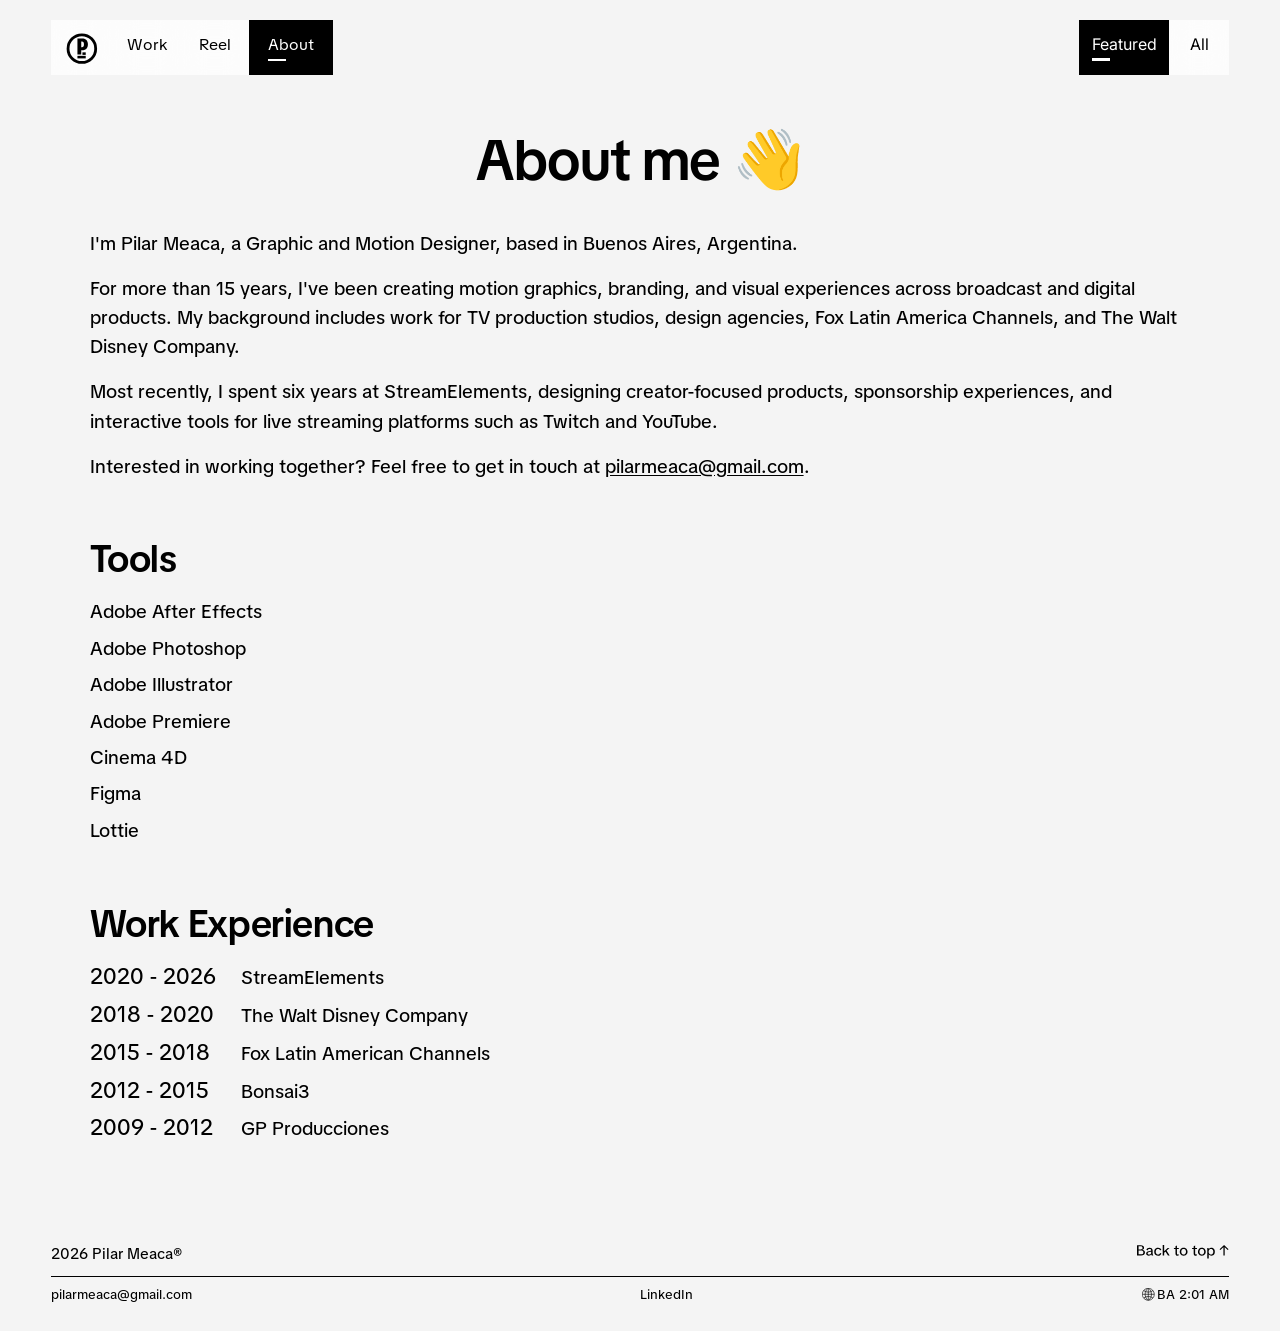
==== about.html @ b0535cfc "style: update navigation links to point to the correct 'about.html' page; refactor footer component " ====
<!DOCTYPE html>
<html lang="en" id="top">

<head>
  <meta charset="UTF-8" />
  <meta name="viewport" content="width=device-width, initial-scale=1.0" />
  <meta name="description"
    content="About Pilar Meaca — motion graphics designer and art director with 15+ years of experience across broadcast, product development, and video games. Based in Buenos Aires." />
  <title>Pilar Meaca — About</title>
  <link rel="icon" type="image/svg+xml" href="images/shared/icon.svg" />
  <link rel="preconnect" href="https://fonts.googleapis.com" />
  <link rel="preconnect" href="https://fonts.gstatic.com" crossorigin />
  <link
    href="https://fonts.googleapis.com/css2?family=Bricolage+Grotesque:opsz,wdth,wght@12..96,75..100,200..800&family=Inter:wght@100..900&family=TikTok+Sans:wdth,wght@75..125,300..900&display=swap"
    rel="stylesheet" />
  <link rel="stylesheet" href="style.css" />
</head>

<body class="page-about">

  <header class="nav-wrapper" id="nav-wrapper">
    <nav class="nav layout--medium" id="main-nav" aria-label="Main navigation">
      <div class="nav__island nav__island--left">
        <a href="index.html" class="nav__logo" aria-label="Pilar Meaca home">
          <img src="images/shared/icon.svg" alt="" class="nav__logo-img" width="32" height="32" />
        </a>
        <ul class="nav__links nav__links--primary" role="list">
          <li><a href="work.html" class="nav__link"><span class="nav__link-text">Work</span></a></li>
          <li><a href="/reel" class="nav__link"><span class="nav__link-text">Reel</span></a></li>
          <li><a href="about.html" class="nav__link nav__link--active" aria-current="page"><span class="nav__link-text">About</span></a></li>
        </ul>
      </div>

      <div class="nav__island nav__island--right">
        <ul class="nav__links nav__filters" role="list" aria-label="Filter projects">
          <li>
            <button type="button" class="nav__link nav__link--active" data-work-filter="featured" aria-pressed="true"><span class="nav__link-text">Featured</span></button>
          </li>
          <li>
            <button type="button" class="nav__link" data-work-filter="all" aria-pressed="false"><span class="nav__link-text">All</span></button>
          </li>
        </ul>
      </div>
    </nav>
  </header>
  <div class="nav-spacer" id="nav-spacer" aria-hidden="true"></div>

  <main>
    <section class="about browser-86" aria-labelledby="about-title">
      <header class="about__header">
        <h1 class="about__title" id="about-title">
          <span class="about__title-text">About me</span>
          <span class="about__wave" aria-hidden="true">👋</span>
        </h1>
      </header>

      <div class="about__body">
        <div class="about__intro">
          <p>I'm Pilar Meaca, a Graphic and Motion Designer, based in Buenos Aires, Argentina.</p>
          <p>For more than 15 years, I've been creating motion graphics, branding, and visual experiences across broadcast and digital products. My background includes work for TV production studios, design agencies, Fox Latin America Channels, and The Walt Disney Company.</p>
          <p>Most recently, I spent six years at StreamElements, designing creator-focused products, sponsorship experiences, and interactive tools for live streaming platforms such as Twitch and YouTube.</p>
          <p>Interested in working together? Feel free to get in touch at <a href="mailto:pilarmeaca@gmail.com" class="about__email">pilarmeaca@gmail.com</a>.</p>
        </div>

        <section class="about__section" aria-labelledby="about-tools">
          <h2 class="about__section-title" id="about-tools">Tools</h2>
          <ul class="about__list" role="list">
            <li>Adobe After Effects</li>
            <li>Adobe Photoshop</li>
            <li>Adobe Illustrator</li>
            <li>Adobe Premiere</li>
            <li>Cinema 4D</li>
            <li>Figma</li>
            <li>Lottie</li>
          </ul>
        </section>

        <section class="about__section" aria-labelledby="about-experience">
          <h2 class="about__section-title" id="about-experience">Work Experience</h2>
          <ul class="about__experience" role="list">
            <li><span class="about__experience-dates">2020 - 2026</span> StreamElements</li>
            <li><span class="about__experience-dates">2018 - 2020</span> The Walt Disney Company</li>
            <li><span class="about__experience-dates">2015 - 2018</span> Fox Latin American Channels</li>
            <li><span class="about__experience-dates">2012 - 2015</span> Bonsai3</li>
            <li><span class="about__experience-dates">2009 - 2012</span> GP Producciones</li>
          </ul>
        </section>
      </div>
    </section>

    <div data-component="site-footer"></div>
  </main>

  <script src="main.js" defer></script>
  <script src="components.js" defer></script>
</body>

</html>
---- style.css ----
/* â”€â”€â”€â”€â”€â”€â”€â”€â”€â”€â”€â”€â”€â”€â”€â”€â”€â”€â”€â”€â”€â”€â”€â”€â”€â”€â”€â”€â”€â”€â”€â”€â”€â”€â”€â”€â”€â”€â”€â”€â”€â”€â”€â”€â”€â”€
   DESIGN TOKENS
   â”€â”€â”€â”€â”€â”€â”€â”€â”€â”€â”€â”€â”€â”€â”€â”€â”€â”€â”€â”€â”€â”€â”€â”€â”€â”€â”€â”€â”€â”€â”€â”€â”€â”€â”€â”€â”€â”€â”€â”€â”€â”€â”€â”€â”€â”€ */
:root {
  --font-display: 'TikTok Sans', sans-serif;
  --font-body: 'Inter', sans-serif;
  --font-tiktok: 'TikTok Sans', sans-serif;

  --color-bg: #FCF9F9;
  --color-bg-white: #F4F4F4;
  --color-bg-dark: #000000;
  --color-text: #111111;
  --color-text-on-dark: #ffffff;
  --color-muted-on-dark: rgba(255, 255, 255, 0.65);
  --color-nav-link: #1a1a1a;
  --color-muted: #555555;
  --color-accent-y: #f5d000;
  --color-accent-o: #e84b00;
  --color-overlay: rgba(0, 0, 0, 0.30);

  --nav-height: 55px;
  --browser-92: min(92vw, 1766px);
  --browser-86: min(86vw, 1651px);
  --browser-83: min(83vw, 1594px);
  --nav-width: var(--browser-92);
  --nav-top-offset: 20px;
  --nav-bottom-offset: 20px;
  --hero-max-h: 80vh;
  --design-width: 1440px;
  --site-max-width: 1920px;
  --viewport-1920: min(100vw, var(--site-max-width));
  --layout-narrow-max: 1400px;
  --layout-narrow-ratio: 0.729;
  --layout-medium-ratio: 0.94;
  --layout-shell-width: min(100vw, var(--site-max-width));
  --layout-narrow-width: min(var(--layout-narrow-max), calc(var(--layout-shell-width) * var(--layout-narrow-ratio)));
  --layout-medium-width: calc(var(--layout-shell-width) * var(--layout-medium-ratio));
  --content-margin: clamp(20px, 7.778vw, 112px);
  --content-max-width: calc(var(--design-width) - 2 * 112px);

  --layout-full-width: 100%;
  --layout-bleed-width: 100vw;
  --layout-cap-breakpoint: 2050px;
  --layout-viewport-cap: 90vw;
  --layout-content-width: var(--layout-medium-width);

  --ease-out: cubic-bezier(0.22, 1, 0.36, 1);
  --ease-in-out: cubic-bezier(0.65, 0, 0.35, 1);
}

/* â”€â”€â”€â”€â”€â”€â”€â”€â”€â”€â”€â”€â”€â”€â”€â”€â”€â”€â”€â”€â”€â”€â”€â”€â”€â”€â”€â”€â”€â”€â”€â”€â”€â”€â”€â”€â”€â”€â”€â”€â”€â”€â”€â”€â”€â”€
   RESET & BASE
   â”€â”€â”€â”€â”€â”€â”€â”€â”€â”€â”€â”€â”€â”€â”€â”€â”€â”€â”€â”€â”€â”€â”€â”€â”€â”€â”€â”€â”€â”€â”€â”€â”€â”€â”€â”€â”€â”€â”€â”€â”€â”€â”€â”€â”€â”€ */
*,
*::before,
*::after {
  box-sizing: border-box;
  margin: 0;
  padding: 0;
}

html {
  scroll-behavior: smooth;
  overflow-x: clip;
  background-color: #FCF9F9;
}

body {
  font-family: var(--font-body);
  background: var(--color-bg);
  color: var(--color-text);
  -webkit-font-smoothing: antialiased;
  overflow-x: clip;
  padding-top: 0;
  width: 100%;
}

html:has(.page-home) {
  background-color: var(--color-bg-white);
}

html:has(.page-about) {
  background-color: var(--color-bg-white);
}

.page-home {
  background-color: var(--color-bg-white);
}

.page-about {
  background-color: var(--color-bg-white);
}

.page-home .bio {
  background-color: var(--color-bg-white);
}

img {
  display: block;
  max-width: 100%;
}

a {
  text-decoration: none;
  color: inherit;
}

ul {
  list-style: none;
}

/* Contenido acotado: 112px de margen lateral en 1440px, proporcional en el resto */
.content {
  width: calc(100% - 2 * var(--content-margin));
  max-width: var(--content-max-width);
  margin-inline: auto;
}

/* â”€â”€â”€â”€â”€â”€â”€â”€â”€â”€â”€â”€â”€â”€â”€â”€â”€â”€â”€â”€â”€â”€â”€â”€â”€â”€â”€â”€â”€â”€â”€â”€â”€â”€â”€â”€â”€â”€â”€â”€â”€â”€â”€â”€â”€â”€
   NAVIGATION
   â”€â”€â”€â”€â”€â”€â”€â”€â”€â”€â”€â”€â”€â”€â”€â”€â”€â”€â”€â”€â”€â”€â”€â”€â”€â”€â”€â”€â”€â”€â”€â”€â”€â”€â”€â”€â”€â”€â”€â”€â”€â”€â”€â”€â”€â”€ */
.nav-spacer {
  width: 100%;
  height: 0;
  pointer-events: none;
}

.nav-wrapper {
  position: relative;
  z-index: 100;
  display: flex;
  justify-content: center;
  width: 100vw;
  margin-left: calc(50% - 50vw);
  margin-right: calc(50% - 50vw);
  background: transparent;
  padding-top: var(--nav-top-offset);
  margin-bottom: var(--nav-bottom-offset);
  box-sizing: border-box;
}

.nav-wrapper--fixed {
  position: fixed;
  top: 0;
  left: 0;
  right: 0;
  width: 100%;
  margin-left: 0;
  margin-right: 0;
  transform: none;
  margin-bottom: 0;
  background: transparent;
}

.nav-wrapper.nav-wrapper--fixed {
  background: transparent;
}

.nav-wrapper--fixed .nav {
  background: transparent;
}

.nav__island {
  display: flex;
  align-items: center;
  gap: 0;
  min-height: var(--nav-height);
  background: transparent;
}

.nav-wrapper--fixed .nav__island,
.nav-wrapper--island .nav__island {
  width: fit-content;
  flex: 0 0 auto;
  background: transparent;
}

.nav-wrapper--island .nav__island--left {
  padding-left: 0;
  padding-right: 0;
}

.nav-wrapper--island .nav__island--right {
  padding-left: 0;
  padding-right: 0;
}

.nav {
  display: flex;
  align-items: stretch;
  justify-content: space-between;
  min-height: var(--nav-height);
  box-sizing: border-box;
  background: transparent;
}

.nav__logo {
  display: inline-flex;
  align-items: center;
  justify-content: center;
  flex-shrink: 0;
  width: 62px;
  height: var(--nav-height);
  line-height: 0;
  background: rgba(255, 255, 255, 0.75);
  backdrop-filter: blur(12px);
  -webkit-backdrop-filter: blur(12px);
  transition: background 0.25s ease-in-out;
}

.nav__logo--active {
  background: #000;
}

.nav__logo-img {
  width: 32px;
  height: 32px;
  display: block;
  margin: 0;
  transition: filter 0.25s ease-in-out;
}

.nav__logo--active .nav__logo-img {
  filter: invert(1);
}

.nav__logo:hover {
  background: #000;
}

.nav__logo:hover .nav__logo-img {
  filter: invert(1);
}

.nav__links {
  display: flex;
  align-items: stretch;
  gap: 0;
  list-style: none;
  margin: 0;
  padding: 0;
}

.nav__links li {
  display: flex;
  align-items: stretch;
}

.nav__link {
  font-family: var(--font-tiktok);
  font-size: 16.133px;
  font-style: normal;
  font-weight: 400;
  line-height: normal;
  color: #000;
  display: inline-flex;
  align-items: center;
  justify-content: center;
  min-width: 68px;
  height: 55px;
  padding: 0;
  border: 0;
  border-radius: 0;
  background: rgba(255, 255, 255, 0.75);
  backdrop-filter: blur(12px);
  -webkit-backdrop-filter: blur(12px);
  text-decoration: none;
  cursor: pointer;
  box-sizing: border-box;
}

.nav__link-text {
  display: inline-flex;
  flex-direction: column;
  align-items: flex-start;
  gap: 4px;
  line-height: normal;
}

.nav__link-text::after {
  content: '';
  width: 0;
  height: 2.5px;
  background: #000;
  flex-shrink: 0;
  transition: width 0.25s var(--ease-out);
}

.nav__link:not(.nav__link--active):hover .nav__link-text::after {
  width: 18px;
}

.nav__link--active {
  background: #000;
  color: #FFF;
  font-family: var(--font-tiktok);
  font-size: 16.133px;
  font-style: normal;
  font-weight: 400;
  line-height: normal;
}

.nav__link--active .nav__link-text::after {
  width: 18px;
  background: #fff;
  transition: none;
}

button.nav__link {
  font: inherit;
}

.nav__links--primary .nav__link[href="about.html"],
.nav__links--primary .nav__link[href="/about"] {
  min-width: 84px;
}

/* â”€â”€â”€â”€â”€â”€â”€â”€â”€â”€â”€â”€â”€â”€â”€â”€â”€â”€â”€â”€â”€â”€â”€â”€â”€â”€â”€â”€â”€â”€â”€â”€â”€â”€â”€â”€â”€â”€â”€â”€â”€â”€â”€â”€â”€â”€
   HERO
   â”€â”€â”€â”€â”€â”€â”€â”€â”€â”€â”€â”€â”€â”€â”€â”€â”€â”€â”€â”€â”€â”€â”€â”€â”€â”€â”€â”€â”€â”€â”€â”€â”€â”€â”€â”€â”€â”€â”€â”€â”€â”€â”€â”€â”€â”€ */
.hero {
  position: relative;
  overflow: hidden;
}

.hero.browser-92 {
  width: var(--browser-92);
  max-width: var(--browser-92);
  margin-inline: auto;
}

.hero__media {
  position: relative;
  width: 100%;
  height: auto;
  overflow: hidden;
}

.hero__image {
  width: 100%;
  height: auto;
  object-fit: cover;
  object-position: center top;
  display: block;
  transition: transform 8s var(--ease-out);
}

.hero:hover .hero__image {
  transform: scale(1.025);
}

/* â”€â”€ Diagonal speed lines â”€â”€ */
.hero__lines {
  position: absolute;
  inset: 0;
  pointer-events: none;
  overflow: hidden;
}

.hero__line {
  position: absolute;
  top: -20%;
  height: 100%;
  transform-origin: center center;
  transform: rotate(-30deg);
  opacity: 0.85;
  border-radius: 2px;
}

.hero__line--yellow {
  background: var(--color-accent-y);
}

.hero__line--orange {
  background: var(--color-accent-o);
}

.hero__line--1 {
  left: 30%;
  width: 18px;
  opacity: 0.90;
}

.hero__line--2 {
  left: 33%;
  width: 7px;
  opacity: 0.70;
  top: -10%;
}

.hero__line--3 {
  left: 60%;
  width: 14px;
  opacity: 0.80;
}

.hero__line--4 {
  left: 63%;
  width: 6px;
  opacity: 0.65;
  top: -10%;
}

.hero__line--5 {
  left: 56%;
  width: 5px;
  opacity: 0.55;
  top: -5%;
}

/* â”€â”€ Play button â”€â”€ */
.hero__play {
  position: absolute;
  top: 50%;
  left: 50%;
  transform: translate(-50%, -50%);
  width: 72px;
  height: 72px;
  border-radius: 50%;
  border: none;
  background: rgba(255, 255, 255, 0.88);
  color: var(--color-text);
  cursor: pointer;
  display: flex;
  align-items: center;
  justify-content: center;
  backdrop-filter: blur(4px);
  -webkit-backdrop-filter: blur(4px);
  box-shadow: 0 4px 24px rgba(0, 0, 0, 0.25);
  transition: transform 0.3s var(--ease-out), background 0.2s, box-shadow 0.3s;
}

.hero__play:hover {
  transform: translate(-50%, -50%) scale(1.10);
  background: rgba(255, 255, 255, 1);
  box-shadow: 0 8px 32px rgba(0, 0, 0, 0.30);
}

.hero__play:active {
  transform: translate(-50%, -50%) scale(0.96);
}

.hero__play-icon {
  display: flex;
  align-items: center;
  justify-content: center;
  margin-left: 3px;
  /* optical centering of play triangle */
}

/* Play button pulse ring */
.hero__play::before {
  content: '';
  position: absolute;
  inset: -6px;
  border-radius: 50%;
  border: 2px solid rgba(255, 255, 255, 0.55);
  animation: pulse-ring 2.4s ease-in-out infinite;
}

@keyframes pulse-ring {
  0% {
    transform: scale(1);
    opacity: 0.7;
  }

  60% {
    transform: scale(1.12);
    opacity: 0;
  }

  100% {
    transform: scale(1.12);
    opacity: 0;
  }
}

/* â”€â”€ Name caption â”€â”€ */
.hero__caption {
  position: absolute;
  bottom: 30px;
  left: 40px;
  color: #FCF9F9;
  text-align: left;
}

.hero__name {
  font-family: var(--font-display);
  font-size: 54px;
  font-weight: 520;
  font-variation-settings: "wdth" 95;
  letter-spacing: -0.04em;
  line-height: 1;
  margin-bottom: 4px;
}

.hero__role {
  font-family: var(--font-display);
  font-size: 22px;
  font-weight: 400;
  font-variation-settings: "wdth" 95;
  letter-spacing: 0;
  line-height: 110%;
  opacity: 1;
}

/* â”€â”€â”€â”€â”€â”€â”€â”€â”€â”€â”€â”€â”€â”€â”€â”€â”€â”€â”€â”€â”€â”€â”€â”€â”€â”€â”€â”€â”€â”€â”€â”€â”€â”€â”€â”€â”€â”€â”€â”€â”€â”€â”€â”€â”€â”€
   BIO SECTION
   â”€â”€â”€â”€â”€â”€â”€â”€â”€â”€â”€â”€â”€â”€â”€â”€â”€â”€â”€â”€â”€â”€â”€â”€â”€â”€â”€â”€â”€â”€â”€â”€â”€â”€â”€â”€â”€â”€â”€â”€â”€â”€â”€â”€â”€â”€ */
.bio {
  display: flex;
  justify-content: center;
  align-items: center;
  height: 800px;
  padding: 100px 0 120px;
  background: var(--color-bg);
}

.bio__text {
  width: var(--browser-92);
  max-width: var(--browser-92);
  margin-inline: auto;
  color: #000;
  text-align: center;
  font-family: "TikTok Sans", sans-serif;
  font-size: calc(65 / 1920 * var(--viewport-1920));
  font-style: normal;
  font-weight: 400;
  line-height: 120%;
  letter-spacing: calc(0.65 / 1920 * var(--viewport-1920));

  /* Fade-in on load */
  animation: fade-up 0.9s var(--ease-out) 0.2s both;
}

@keyframes fade-up {
  from {
    opacity: 0;
    transform: translateY(20px);
  }

  to {
    opacity: 1;
    transform: translateY(0);
  }
}

/* â”€â”€â”€â”€â”€â”€â”€â”€â”€â”€â”€â”€â”€â”€â”€â”€â”€â”€â”€â”€â”€â”€â”€â”€â”€â”€â”€â”€â”€â”€â”€â”€â”€â”€â”€â”€â”€â”€â”€â”€â”€â”€â”€â”€â”€â”€
   WORK PAGE
   â”€â”€â”€â”€â”€â”€â”€â”€â”€â”€â”€â”€â”€â”€â”€â”€â”€â”€â”€â”€â”€â”€â”€â”€â”€â”€â”€â”€â”€â”€â”€â”€â”€â”€â”€â”€â”€â”€â”€â”€â”€â”€â”€â”€â”€â”€ */
.work-grid {
  --work-grid-gap: 80px;
  --work-grid-gap-tight: min(calc(56 / 1920 * 100vw), 56px);
  --work-grid-gap-after-title: min(calc(18 / 1920 * 100vw), 18px);
  --work-grid-nav-gap: calc(72 / 1920 * var(--viewport-1920));
  display: flex;
  flex-direction: column;
  align-items: center;
  gap: var(--work-grid-gap);
  width: 100%;
  padding-top: calc(var(--work-grid-nav-gap) - 20px);
  padding-bottom: 120px;
}

.work-grid > .work-grid__title + .work-item,
.work-grid > .work-grid__title + .work-item[hidden] + .work-item {
  margin-top: calc(var(--work-grid-gap-after-title) - var(--work-grid-gap));
}

.work-grid > .work-item + .work-pair,
.work-grid > .work-pair + .work-pair {
  margin-top: calc(var(--work-grid-gap-tight) - var(--work-grid-gap));
}

.work-grid__title {
  width: var(--browser-92);
  max-width: var(--browser-92);
  color: #000;
  font-family: "TikTok Sans", sans-serif;
  font-size: calc(52 / 1920 * var(--viewport-1920));
  font-style: normal;
  font-weight: 350;
  line-height: 100%;
}

.work-item {
  width: var(--browser-92);
  max-width: var(--browser-92);
  box-sizing: border-box;
}

.work-pair {
  width: var(--browser-92);
  max-width: var(--browser-92);
  --pair-gap: min(calc(16 / 1920 * 100vw), 16px);
  --pair-image-h: min(calc(673 / 1920 * 100vw), 673px);
  display: grid;
  grid-template-columns: 1195fr 531fr;
  gap: var(--pair-gap);
  box-sizing: border-box;
}

.work-pair--reversed {
  --pair-image-h: min(calc(559 / 1920 * 100vw), 559px);
  grid-template-columns: 602fr 1123fr;
}

.work-pair .work-item {
  width: 100%;
  max-width: 100%;
  min-width: 0;
}

.work-pair .work-item__image-wrapper {
  width: 100%;
  height: var(--pair-image-h);
  overflow: hidden;
}

.work-pair .work-item__image-wrapper .work-item__image {
  width: 100%;
  height: 100%;
  object-fit: cover;
  object-position: center;
  display: block;
}

.work-item__title {
  color: #000;
  font-family: "TikTok Sans", sans-serif;
  font-size: calc(29.638 / 1920 * var(--viewport-1920));
  font-style: normal;
  font-weight: 450;
  line-height: 100%;
  margin-top: -5px;
  margin-bottom: 4px;
}

.work-item__role {
  color: #505050;
  font-family: "TikTok Sans", sans-serif;
  font-size: calc(16.301 / 1920 * var(--viewport-1920));
  font-style: normal;
  font-weight: 350;
  line-height: 140%;
  text-transform: uppercase;
}
.work-item__image-wrapper,
.work-item__info {
  width: 100%;
}

.work-grid .work-item__image-wrapper {
  overflow: hidden;
}

.work-grid .work-item__image {
  transform-origin: center center;
  transition: transform 0.55s var(--ease-in-out);
}

.work-grid .work-item:hover .work-item__image,
.work-grid .work-item__link:hover .work-item__image {
  transform: scale(1.06);
}

/* ImÃ¡genes con margen lateral (112px en 1440px) â€” fondo blanco visible a los costados */
.work-item__image-wrapper:has(.work-item__image--inset) {
  padding-inline: var(--content-margin);
  box-sizing: border-box;
}

.work-item__image {
  width: 100%;
  max-width: none;
  height: auto;
  display: block;
}

.work-item__info {
  margin-top: 16px;
  padding-inline: 0;
}

.work-item__link {
  display: block;
  color: inherit;
  text-decoration: none;
  cursor: pointer;
}

/* ──────────────────────────────────────────────────────────
   ABOUT PAGE
   ────────────────────────────────────────────────────────── */
.about {
  width: var(--browser-86);
  max-width: var(--browser-86);
  margin-inline: auto;
  padding-top: calc(72 / 1920 * var(--viewport-1920) - 20px);
  padding-bottom: calc(120 / 1920 * var(--viewport-1920));
  box-sizing: border-box;
}

.about__header {
  margin-bottom: calc(48 / 1920 * var(--viewport-1920));
  width: 100%;
  text-align: center;
}

.about__title {
  display: inline-flex;
  align-items: center;
  justify-content: center;
  gap: calc(20 / 1920 * var(--viewport-1920));
  color: #000;
  font-family: "TikTok Sans", sans-serif;
  font-size: calc(85.725 / 1920 * var(--viewport-1920));
  font-style: normal;
  font-weight: 600;
  line-height: normal;
  letter-spacing: calc(-0.857 / 1920 * var(--viewport-1920));
}

.about__wave {
  font-size: 1em;
  line-height: 1;
}

.about__body {
  display: flex;
  flex-direction: column;
  gap: calc(80 / 1920 * var(--viewport-1920));
  width: 100%;
}

.about__intro {
  display: flex;
  flex-direction: column;
  gap: calc(24 / 1920 * var(--viewport-1920));
  width: 100%;
}

.about__intro p {
  color: #000;
  font-family: "TikTok Sans", sans-serif;
  font-size: calc(29.11 / 1920 * var(--viewport-1920));
  font-style: normal;
  font-weight: 450;
  line-height: 150%;
}

.about__list li {
  color: #000;
  font-family: "TikTok Sans", sans-serif;
  font-size: calc(29.11 / 1920 * var(--viewport-1920));
  font-style: normal;
  font-weight: 450;
  line-height: 160%;
}

.about__experience li {
  color: #000;
  font-family: "TikTok Sans", sans-serif;
  font-size: calc(29.11 / 1920 * var(--viewport-1920));
  font-style: normal;
  font-weight: 450;
  line-height: 145%;
}

.about__email {
  color: inherit;
  text-decoration: underline;
  text-underline-offset: 0.12em;
}

.about__email:hover {
  opacity: 0.65;
}

.about__section-title {
  color: #000;
  font-family: "TikTok Sans", sans-serif;
  font-size: calc(57.337 / 1920 * var(--viewport-1920));
  font-style: normal;
  font-weight: 600;
  line-height: normal;
  letter-spacing: calc(-0.573 / 1920 * var(--viewport-1920));
  margin-bottom: calc(20 / 1920 * var(--viewport-1920));
}

.about__list,
.about__experience {
  list-style: none;
  display: flex;
  flex-direction: column;
  gap: calc(8 / 1920 * var(--viewport-1920));
}

.about__experience-dates {
  display: inline-block;
  min-width: calc(220 / 1920 * var(--viewport-1920));
  color: #000;
  font-family: "TikTok Sans", sans-serif;
  font-size: calc(33.52 / 1920 * var(--viewport-1920));
  font-style: normal;
  font-weight: 450;
  line-height: 145%;
}

/* ──────────────────────────────────────────────────────────
   RESPONSIVE
   ────────────────────────────────────────────────────────── */
@media (max-width: 600px) {
  :root {
    --hero-max-h: 80vh;
  }

  .nav__link {
    min-width: 56px;
    font-size: 14px;
    padding: 0;
  }

  .hero__play {
    width: 56px;
    height: 56px;
  }

  .hero__play-icon svg {
    width: 22px;
    height: 22px;
  }

  .hero__caption {
    left: 56px;
    bottom: 32px;
  }

  .bio {
    padding: 64px 0 80px;
  }
}

/* â”€â”€â”€â”€â”€â”€â”€â”€â”€â”€â”€â”€â”€â”€â”€â”€â”€â”€â”€â”€â”€â”€â”€â”€â”€â”€â”€â”€â”€â”€â”€â”€â”€â”€â”€â”€â”€â”€â”€â”€â”€â”€â”€â”€â”€â”€
   WORK PAGE FILTER NAV â€” additive only
   â”€â”€â”€â”€â”€â”€â”€â”€â”€â”€â”€â”€â”€â”€â”€â”€â”€â”€â”€â”€â”€â”€â”€â”€â”€â”€â”€â”€â”€â”€â”€â”€â”€â”€â”€â”€â”€â”€â”€â”€â”€â”€â”€â”€â”€â”€ */
/* Work page — filter island (right cluster) */
.nav__filters {
  margin-left: 0;
}

.nav__filters .nav__link[data-work-filter="featured"] {
  min-width: 90px;
}

.nav__filters .nav__link[data-work-filter="all"] {
  min-width: 60px;
}


/* ==========================================================
   PROJECT DETAIL PAGES
   ========================================================== */
.project-container {
  width: 100%;
}

/* Full width within the page column */
.layout--full {
  width: var(--layout-full-width);
  max-width: none;
  margin-inline: 0;
  box-sizing: border-box;
}

/* Viewport bleed — browser edges; use only on heroes/headlines, not whole sections */
.layout--bleed {
  width: 100%;
  max-width: none;
  box-sizing: border-box;
}

/* Browser width — N% of viewport, always centered
   browser-shell  → flex row, centers children in the browser
   browser-92     → 92% of browser width */
.browser-shell,
.vw-shell {
  display: flex;
  justify-content: center;
  width: 100vw;
  margin-left: calc(50% - 50vw);
  margin-right: calc(50% - 50vw);
  box-sizing: border-box;
}

.browser-92,
.vw-block.vw-92 {
  width: var(--browser-92);
  max-width: var(--browser-92);
  flex: 0 0 auto;
  box-sizing: border-box;
}

.browser-86 {
  width: var(--browser-86);
  max-width: var(--browser-86);
  flex: 0 0 auto;
  box-sizing: border-box;
}

.browser-83 {
  width: var(--browser-83);
  max-width: var(--browser-83);
  flex: 0 0 auto;
  box-sizing: border-box;
}

.vw-block {
  width: var(--vw-width, var(--browser-92));
  max-width: var(--vw-width, var(--browser-92));
  flex: 0 0 auto;
  box-sizing: border-box;
}

.vw-92 {
  --vw-width: var(--browser-92);
}

/* Layout width utilities
   bleed      → layout--bleed  (100% — heroes, headline images only)
   full-width → layout--full    (100% of page column)
   wide       → layout--wide    (100%, optional max via --site-max-width)
   medium     → layout--medium  (94% of shell wide, centered)
   narrow     → layout--narrow  (min(1400px, 72.9% of shell), centered) */
.layout--wide {
  width: 100%;
  max-width: var(--site-max-width);
  margin-inline: auto;
}

.layout--medium {
  width: var(--layout-content-width);
  max-width: 100%;
  margin-inline: auto;
  box-sizing: border-box;
}

.layout--narrow {
  width: var(--layout-narrow-width);
  max-width: 100%;
  margin-inline: auto;
  box-sizing: border-box;
}

/* Below 2050px: wide/narrow containers and tagged images cap at 90vw */
@media (max-width: 2049px) {
  :root {
    --layout-content-width: min(var(--layout-medium-width), var(--layout-viewport-cap));
  }

  .layout--wide,
  .hitman-talk.layout--wide,
  .astro-talk.layout--wide,
  .scene-fullwidth.layout--wide,
  .layout--medium,
  .layout--narrow,
  .project-container .other-projects.layout--wide,
  img.layout--wide,
  img.layout--medium,
  img.layout--narrow,
  video.layout--wide,
  video.layout--medium {
    max-width: var(--layout-viewport-cap);
  }

  .layout--medium {
    width: var(--layout-content-width);
  }

  .layout--narrow {
    width: min(var(--layout-narrow-width), var(--layout-viewport-cap));
  }
}

/* -- Section 1: full-width hero image -- */
.project-hero {
  width: 100%;
}

.project-hero__image {
  width: 100%;
  height: auto;
  display: block;
}

.project-hero.browser-shell .project-hero__image,
.project-hero.vw-shell .project-hero__image,
.project-hero.layout--medium .project-hero__image,
.project-hero__image.browser-92 {
  width: var(--browser-92);
  max-width: var(--browser-92);
  height: auto;
  display: block;
  flex: 0 0 auto;
}

.project-hero.browser-shell,
.project-hero.vw-shell,
.project-hero.layout--medium {
  display: flex;
  justify-content: center;
  width: 100vw;
  margin-left: calc(50% - 50vw);
  margin-right: calc(50% - 50vw);
  box-sizing: border-box;
}

.nav.layout--medium,
.nav.layout--wide,
#main-nav {
  width: var(--nav-width);
  max-width: var(--nav-width);
  margin-inline: auto;
  flex: 0 0 auto;
  box-sizing: border-box;
}

.project-intro {
  padding: 64px var(--content-margin) 80px;
}

.project-intro__grid {
  display: grid;
  grid-template-columns: minmax(0, 1fr) minmax(0, 2fr);
  gap: clamp(32px, 5vw, 80px);
  align-items: start;
  max-width: var(--design-width);
  margin-inline: auto;
}

.project-intro__sidebar {
  display: flex;
  flex-direction: column;
  gap: 20px;
}

.project-intro__title {
  width: 100%;
  font-family: var(--font-display);
  font-size: clamp(28px, 2.5vw, 36px);
  font-weight: 600;
  font-variation-settings: "wdth" 95;
  letter-spacing: -0.04em;
  line-height: 1.1;
  color: var(--color-text);
}

.project-intro__meta {
  display: flex;
  flex-direction: column;
  gap: 4px;
  font-family: var(--font-body);
  font-size: 16px;
  font-weight: 400;
  line-height: 1.5;
  color: var(--color-text);
}

.project-intro__meta-item {
  margin: 0;
}

.project-intro__meta-item strong {
  font-weight: 600;
}

.project-intro__desc-block {
  display: flex;
  flex-direction: column;
  gap: 1.25em;
}

.project-intro__desc {
  font-family: var(--font-body);
  font-size: clamp(15px, 1.111vw, 16px);
  font-weight: 400;
  line-height: 1.6;
  color: var(--color-text);
  margin: 0;
}

/* -- Hero Strip -- */
.project-hero-strip {
  display: grid;
  grid-template-columns: repeat(4, 1fr);
  gap: 6px;
  width: 100%;
  padding-inline: var(--content-margin);
  box-sizing: border-box;
  margin-bottom: 0;
}

.project-hero-strip img {
  width: 100%;
  aspect-ratio: 16 / 9;
  object-fit: cover;
  display: block;
  border-radius: 3px;
}

/* -- Theme Sections -- */
.theme-section {
  position: relative;
  isolation: isolate;
  width: 100%;
  padding: 100px 0 80px;
  box-sizing: border-box;
  background: transparent;
}

/* Section backgrounds — full width of shell */
.theme-section--dark::before,
.theme-section--astro::before,
.theme-section--hitman::before,
.theme-section--holiday::before {
  content: "";
  position: absolute;
  inset: 0;
  z-index: -1;
  pointer-events: none;
}

.theme-section--dark::before {
  top: 0;
  bottom: 0;
  left: 50%;
  right: auto;
  width: 100vw;
  transform: translateX(-50%);
  background-color: #000000;
}

.theme-section--dark.layout--full {
  width: 100vw;
  max-width: none;
  margin-inline: calc(50% - 50vw);
}

.theme-section--dark {
  padding-top: 0;
  padding-bottom: calc(170 * 100vw / 1920);
  color: #ffffff;
}

.theme-section--dark .theme-content-block__label {
  font-size: clamp(16px, 1.667vw, 24px);
  font-weight: 600;
  letter-spacing: 0.1em;
  color: #c9a84b;
  opacity: 1;
  margin-bottom: 20px;
}

.theme-section--dark .theme-content-block__label-img {
  display: block;
  width: calc(526 * 100vw / 1920);
  max-width: 100%;
  height: auto;
  margin-inline: auto;
  margin-bottom: 20px;
}

.theme-section--dark .theme-headline-wrapper {
  margin-bottom: calc(89 * 100vw / 1920);
}

.theme-section--dark .theme-headline-wrapper .project-hero__image {
  aspect-ratio: 1920 / 450;
  height: auto;
  object-fit: cover;
  object-position: center;
}

.theme-section--dark .theme-content-block {
  margin-top: 0;
  margin-bottom: calc(89 * 100vw / 1920);
}

.theme-section--dark .scenes-stack {
  margin-bottom: calc(112 * 100vw / 1920);
}

.theme-section--dark .theme-content-block__desc {
  font-family: 'Work Sans', sans-serif;
  font-size: calc(25 / 1920 * var(--viewport-1920));
  font-weight: 400;
  line-height: 1.3;
  color: #FFF0D7;
  opacity: 1;
  width: 100%;
  max-width: none;
  white-space: nowrap;
}

.theme-section--astro::before {
  top: 0;
  bottom: 0;
  left: 50%;
  right: auto;
  width: 100vw;
  transform: translateX(-50%);
  background-color: #000000;
}

.theme-section--astro.layout--full {
  width: 100vw;
  max-width: none;
  margin-inline: calc(50% - 50vw);
}

.theme-section--astro {
  padding: 0;
  color: #ffffff;
}

.theme-section--astro .theme-headline-wrapper {
  margin-bottom: calc(68 * 100vw / 1920);
}

.theme-section--astro .theme-headline-wrapper .project-hero__image {
  aspect-ratio: 1920 / 450;
  height: auto;
  object-fit: cover;
  object-position: center;
}

/* -- Astrology branded scenes -- */
.astro-branded.layout--full {
  width: 100%;
  max-width: none;
  margin-inline: 0;
}

.astro-branded__copy {
  text-align: center;
  width: 100%;
  box-sizing: border-box;
  padding-inline: var(--content-margin);
  margin-bottom: calc(68 * 100vw / 1920);
}

.astro-branded__label {
  color: #FFF0D7;
  text-align: center;
  -webkit-text-stroke-width: calc(0.77 * 100vw / 1920);
  -webkit-text-stroke-color: #000;
  font-family: 'Raleway', sans-serif;
  font-size: calc(60 / 1920 * var(--viewport-1920));
  font-style: normal;
  font-weight: 400;
  line-height: 100%;
  letter-spacing: calc(-0.6 * 100vw / 1920);
  text-transform: none;
  margin-bottom: 16px;
}

.astro-branded__desc {
  color: #FFF0D7;
  text-align: center;
  font-family: 'Raleway', sans-serif;
  font-size: calc(25 / 1920 * var(--viewport-1920));
  font-style: normal;
  font-weight: 400;
  line-height: 120%;
  text-transform: none;
  width: 100%;
  max-width: none;
  white-space: nowrap;
  margin: 0 0 calc(20 * 100vw / 1920);
}

.astro-branded__desc:last-child {
  margin-bottom: 0;
}

.astro-scenes-stack {
  display: flex;
  flex-direction: column;
  gap: calc(20 * 100vw / 1920);
  margin-bottom: calc(100 * 100vw / 1920);
}

.astro-scene {
  position: relative;
}

.astro-scene__image {
  width: 100%;
  height: auto;
  display: block;
}

.astro-scene__play {
  position: absolute;
  top: 50%;
  left: 50%;
  transform: translate(-50%, -50%);
  background: none;
  border: none;
  cursor: pointer;
  padding: 0;
  transition: transform 0.25s var(--ease-out), opacity 0.2s;
}

.astro-scene__play:hover {
  transform: translate(-50%, -50%) scale(1.08);
  opacity: 0.9;
}

.astro-scene__play img {
  width: clamp(48px, 8vw, 90px);
  height: auto;
  display: block;
}

.astro-talk {
  padding-inline: 0;
  margin-bottom: 0;
}

.astro-talk .astro-scene {
  width: 100%;
  max-width: none;
  margin-inline: 0;
}

/* Play btn centered on main tarot panel, not full composite */
.astro-scene__play--talk {
  top: 56%;
  left: 37%;
  transform: translate(-50%, -50%);
}

.astro-scene__play--talk:hover {
  transform: translate(-50%, -50%) scale(1.08);
}

/* -- Astrology alerts -- */
.astro-alerts {
  margin-top: calc(100 * 100vw / 1920);
  margin-bottom: calc(136 * 100vw / 1920);
  padding-bottom: 0;
  padding-inline: 0;
  width: 100%;
  background-color: #000000;
}

.astro-alerts__header {
  text-align: center;
  width: 100%;
  box-sizing: border-box;
  padding-inline: var(--content-margin);
  margin-bottom: calc(68 * 100vw / 1920);
}

.astro-alerts__title {
  color: #FFF0D7;
  text-align: center;
  -webkit-text-stroke-width: calc(0.77 * 100vw / 1920);
  -webkit-text-stroke-color: #000;
  font-family: 'Raleway', sans-serif;
  font-size: calc(60 / 1920 * var(--viewport-1920));
  font-style: normal;
  font-weight: 400;
  line-height: 100%;
  letter-spacing: calc(-0.6 * 100vw / 1920);
  text-transform: none;
  margin-bottom: 16px;
}

.astro-alerts__desc {
  color: #FFF0D7;
  text-align: center;
  font-family: 'Raleway', sans-serif;
  font-size: calc(25 / 1920 * var(--viewport-1920));
  font-style: normal;
  font-weight: 400;
  line-height: 120%;
  text-transform: none;
  width: 100%;
  max-width: none;
  white-space: nowrap;
  margin: 0 0 calc(20 * 100vw / 1920);
}

.astro-alerts__desc:last-child {
  margin-bottom: 0;
}

.astro-alerts__grid-wrap {
  position: relative;
  width: min(57vw, 1094px);
  max-width: min(57vw, 1094px);
  margin-inline: auto;
  box-sizing: border-box;
}

.astro-alerts__grid-image {
  width: 100%;
  height: auto;
  display: block;
}

.astro-alerts__play {
  position: absolute;
  top: 50%;
  left: 50%;
  transform: translate(-50%, -50%);
  background: none;
  border: none;
  cursor: pointer;
  padding: 0;
  z-index: 1;
  transition: transform 0.25s var(--ease-out), opacity 0.2s;
}

.astro-alerts__play:hover {
  transform: translate(-50%, -50%) scale(1.06);
  opacity: 0.92;
}

.astro-alerts__play img {
  width: clamp(64px, 10vw, 111px);
  height: auto;
  display: block;
}

.theme-section--hitman::before {
  top: 0;
  bottom: 0;
  left: 50%;
  right: auto;
  width: 100vw;
  transform: translateX(-50%);
  background-color: #0a0a0a;
}

.theme-section--hitman.layout--full {
  width: 100vw;
  max-width: none;
  margin-inline: calc(50% - 50vw);
}

.theme-section--hitman {
  padding: 0 0 calc(80 * 100vw / 1920);
  margin-top: 0;
  color: #ffffff;
}

.theme-section--hitman .theme-headline-wrapper,
.theme-section--hitman .project-hero {
  margin-top: 0;
  padding-top: 0;
}

.theme-section--hitman .theme-headline-wrapper {
  margin-bottom: calc(117 * 100vw / 1920);
}

/* -- Hitman branded scenes -- */
.hitman-branded {
  padding-inline: var(--content-margin);
}

.hitman-branded__header {
  text-align: center;
  width: 100%;
  box-sizing: border-box;
  margin-bottom: calc(86 * 100vw / 1920);
}

.hitman-branded__label-img {
  display: block;
  width: auto;
  height: clamp(22px, 2.5vw, 32px);
  margin-inline: auto;
  margin-bottom: 20px;
}

.hitman-branded__desc {
  font-family: var(--font-body);
  font-size: calc(25 / 1920 * var(--viewport-1920));
  font-weight: 400;
  line-height: 1.65;
  color: #888888;
  width: 100%;
  max-width: none;
  white-space: nowrap;
  margin: 0 0 calc(20 * 100vw / 1920);
  text-align: center;
}

.hitman-branded__desc:last-child {
  margin-bottom: 0;
}

.hitman-scenes-stack {
  display: flex;
  flex-direction: column;
  gap: 6px;
  max-width: 1216px;
  margin-inline: auto;
  margin-bottom: calc(80 * 100vw / 1920);
}

.hitman-scene {
  position: relative;
}

.hitman-scene__image {
  width: 100%;
  height: auto;
  display: block;
}

.hitman-scene__play {
  position: absolute;
  top: 50%;
  left: 50%;
  transform: translate(-50%, -50%);
  background: none;
  border: none;
  cursor: pointer;
  padding: 0;
  transition: transform 0.25s var(--ease-out), opacity 0.2s;
}

.hitman-scene__play:hover {
  transform: translate(-50%, -50%) scale(1.08);
  opacity: 0.9;
}

.hitman-scene__play img {
  width: clamp(48px, 8vw, 90px);
  height: auto;
  display: block;
}

.hitman-talk {
  padding-inline: 0;
}

.hitman-talk.layout--wide {
  width: 100%;
  max-width: var(--site-max-width);
  margin-inline: auto;
}

.hitman-talk.browser-shell .hitman-scene {
  width: var(--browser-92);
  max-width: var(--browser-92);
  flex: 0 0 auto;
}

.astro-talk.layout--wide {
  width: 100%;
  max-width: var(--site-max-width);
  margin-inline: auto;
}

.astro-talk.browser-shell .astro-scene {
  width: var(--browser-92);
  max-width: var(--browser-92);
  flex: 0 0 auto;
}

.hitman-talk .hitman-scene {
  width: 100%;
  max-width: none;
}

.hitman-scene__play--talk {
  top: 52%;
  left: 37%;
}

/* -- Hitman alerts -- */
.hitman-alerts {
  margin-top: calc(80 * 100vw / 1920);
  padding-inline: var(--content-margin);
  padding-bottom: 20px;
}

.hitman-alerts__header {
  display: flex;
  flex-direction: column;
  align-items: stretch;
  width: 100%;
  box-sizing: border-box;
  text-align: center;
  margin-bottom: 48px;
}

.hitman-alerts__title {
  width: auto;
  height: clamp(22px, 2.5vw, 32px);
  margin-inline: auto;
  margin-bottom: 24px;
}

.hitman-alerts__desc {
  font-family: var(--font-body);
  font-size: calc(25 / 1920 * var(--viewport-1920));
  font-weight: 400;
  line-height: 1.55;
  color: #888888;
  width: 100%;
  max-width: none;
  margin-inline: 0;
  text-align: center;
  white-space: nowrap;
}

.hitman-alerts__grid-wrap {
  position: relative;
}

.hitman-alerts__grid-image {
  width: 100%;
  height: auto;
  display: block;
}

.hitman-alerts__play {
  position: absolute;
  top: 50%;
  left: 50%;
  transform: translate(-50%, -50%);
  background: none;
  border: none;
  cursor: pointer;
  padding: 0;
  z-index: 1;
  transition: transform 0.25s var(--ease-out), opacity 0.2s;
}

.hitman-alerts__play:hover {
  transform: translate(-50%, -50%) scale(1.06);
  opacity: 0.92;
}

.hitman-alerts__play img {
  width: clamp(64px, 10vw, 111px);
  height: auto;
  display: block;
}

.theme-section--holiday::before {
  top: 0;
  bottom: 0;
  left: 50%;
  right: auto;
  width: 100vw;
  transform: translateX(-50%);
  background-color: #0d2a1f;
}

.theme-section--holiday.layout--full {
  width: 100vw;
  max-width: none;
  margin-inline: calc(50% - 50vw);
}

.theme-section--holiday {
  color: #ffffff;
  overflow: hidden;
}

.holiday-section-bg {
  position: absolute;
  inset: 0;
  width: 100%;
  height: 100%;
  object-fit: cover;
  object-position: center top;
  display: block;
  pointer-events: none;
  z-index: 0;
}

.holiday-section-bg.layout--full {
  width: 100vw;
  left: 50%;
  right: auto;
  transform: translateX(-50%);
}

/* -- Holiday alert pack -- */
.holiday-pack {
  position: relative;
  z-index: 1;
  padding-top: calc(112 * 100vw / 1920);
}

.holiday-pack__header {
  display: flex;
  flex-direction: column;
  align-items: stretch;
  width: 100%;
  box-sizing: border-box;
  text-align: center;
  margin-bottom: calc(60 * 100vw / 1920);
  padding-inline: var(--content-margin);
}

.holiday-pack__title {
  display: block;
  width: min(473px, calc(473 * 100vw / 1920));
  max-width: 100%;
  height: auto;
  margin-inline: auto;
  margin-bottom: calc(28 * 100vw / 1920);
}

.holiday-pack__desc {
  font-family: 'Nunito Sans', sans-serif;
  font-size: calc(25 / 1920 * var(--viewport-1920));
  font-weight: 400;
  line-height: 1.55;
  color: #EEFFF9;
  width: 100%;
  max-width: none;
  margin-inline: 0;
  text-align: center;
  white-space: nowrap;
}

.holiday-pack__grid-wrap {
  position: relative;
}

.holiday-pack__grid-image {
  width: 100%;
  height: auto;
  display: block;
}

.holiday-pack__play {
  position: absolute;
  top: 50%;
  left: 50%;
  transform: translate(-50%, -50%);
  background: none;
  border: none;
  cursor: pointer;
  padding: 0;
  z-index: 1;
  transition: transform 0.25s var(--ease-out), opacity 0.2s;
}

.holiday-pack__play:hover {
  transform: translate(-50%, -50%) scale(1.06);
  opacity: 0.92;
}

.holiday-pack__play img {
  width: clamp(64px, 10vw, 111px);
  height: auto;
  display: block;
}

/* -- Headline image (Bond / Hitman) — browser edge bleed -- */
.theme-headline-wrapper {
  width: 100%;
  padding: 0;
  margin-bottom: 80px;
  line-height: 0;
  box-sizing: border-box;
}

.theme-headline-wrapper .project-hero__image {
  width: 100%;
  max-width: none;
  height: auto;
  display: block;
}

/* -- Astrology heading -- */
.astro-heading-wrapper {
  text-align: center;
  padding-inline: var(--content-margin);
  margin-bottom: 80px;
}

.astro-heading {
  font-family: var(--font-display);
  font-size: clamp(64px, 10vw, 144px);
  font-weight: 700;
  font-variation-settings: "wdth" 100;
  letter-spacing: -0.04em;
  line-height: 1;
  color: #ffffff;
}

/* -- Section label + description -- */
.theme-content-block {
  text-align: center;
  width: 100%;
  box-sizing: border-box;
  margin-bottom: 48px;
  padding-inline: var(--content-margin);
}

.theme-content-block__label {
  font-family: var(--font-body);
  font-size: 13px;
  font-weight: 600;
  letter-spacing: 0.12em;
  text-transform: uppercase;
  opacity: 0.5;
  margin-bottom: 14px;
}

.theme-content-block__desc {
  font-family: var(--font-body);
  font-size: calc(25 / 1920 * var(--viewport-1920));
  font-weight: 400;
  line-height: 1.65;
  width: 100%;
  max-width: none;
  margin-inline: 0;
  white-space: nowrap;
  opacity: 0.7;
}

/* -- Scenes: stacked vertically (Bond branded scenes) -- */
.scenes-stack {
  display: flex;
  flex-direction: column;
  gap: calc(20 * 100vw / 1920);
  box-sizing: border-box;
  margin-bottom: 80px;
}

.scenes-stack__image {
  width: 100%;
  max-width: 100%;
  height: auto;
  display: block;
  box-sizing: border-box;
  border: 1px solid #DABB7C;
}

/* -- Scenes: 3 cards in a horizontal row (other themes) -- */
.scenes-row {
  display: grid;
  grid-template-columns: repeat(3, 1fr);
  gap: 6px;
  padding-inline: var(--content-margin);
  box-sizing: border-box;
  margin-bottom: 6px;
}

.scene-card {
  border-radius: 3px;
  overflow: hidden;
}

.scene-card img {
  width: 100%;
  height: auto;
  display: block;
}

/* -- Talk / overlay scene: full width -- */
.scene-fullwidth {
  width: 100%;
  padding-inline: var(--content-margin);
  box-sizing: border-box;
}

.scene-fullwidth.layout--wide {
  width: 100%;
  max-width: var(--site-max-width);
  margin-inline: auto;
  padding-inline: 0;
}

.scene-fullwidth.browser-shell {
  padding-inline: 0;
}

.scene-fullwidth.layout--bleed {
  padding-inline: 0;
}

.scene-fullwidth img,
.scene-fullwidth video {
  width: 100%;
  height: auto;
  display: block;
  border-radius: 3px;
}

/* -- Bond Alerts section -- */
.bond-alerts {
  margin-top: calc(100 * 100vw / 1920);
}

.bond-alerts__header {
  text-align: center;
  width: 100%;
  box-sizing: border-box;
  margin-bottom: calc(54 * 100vw / 1920);
  padding-inline: var(--content-margin);
}

.bond-alerts__title {
  width: calc(229 * 100vw / 1920);
  max-width: 100%;
  height: auto;
  margin-inline: auto;
  margin-bottom: 28px;
}

.bond-alerts__desc {
  font-family: var(--font-body);
  font-size: calc(25 / 1920 * var(--viewport-1920));
  font-weight: 400;
  line-height: 1.65;
  color: rgba(255, 255, 255, 0.55);
  width: 100%;
  max-width: none;
  margin-inline: 0;
  white-space: nowrap;
}

.bond-alerts__desc + .bond-alerts__desc {
  margin-top: 0.5em;
}

.bond-alerts__grid-wrap {
  position: relative;
}

.bond-alerts__grid-image {
  width: 100%;
  height: auto;
  display: block;
}

.bond-alerts__play {
  position: absolute;
  top: 50%;
  left: 50%;
  transform: translate(-50%, -50%);
  background: none;
  border: none;
  cursor: pointer;
  padding: 0;
  z-index: 1;
  transition: transform 0.25s var(--ease-out), opacity 0.2s;
}

.bond-alerts__play:hover {
  transform: translate(-50%, -50%) scale(1.06);
  opacity: 0.92;
}

.bond-alerts__play img {
  width: clamp(64px, 10vw, 111px);
  height: auto;
  display: block;
}

/* -- Alerts grid -- */
.alerts-grid {
  padding-inline: var(--content-margin);
  box-sizing: border-box;
}

.alerts-grid--3col {
  display: grid;
  grid-template-columns: repeat(3, 1fr);
  gap: 6px;
}

.alert-card {
  border-radius: 3px;
  overflow: hidden;
}

.alert-card img {
  width: 100%;
  height: auto;
  display: block;
}

/* -- Other projects -- */
.other-projects {
  width: 100%;
  background-color: #000000;
}

.other-projects__label {
  font-family: var(--font-body);
  font-size: clamp(14px, 1.111vw, 16px);
  font-weight: 400;
  text-align: left;
  color: rgba(255, 255, 255, 0.55);
  padding: 64px var(--content-margin) 28px;
  margin: 0;
}

.other-projects__grid {
  display: grid;
  grid-template-columns: repeat(3, 1fr);
  gap: 0;
  width: 100%;
  background-color: #000000;
}

.other-projects__card {
  display: block;
  overflow: hidden;
  cursor: none;
}

.other-projects__card-img {
  width: 100%;
  height: auto;
  display: block;
  filter: grayscale(100%);
  transition: filter 0.35s var(--ease-out);
}

.other-projects__card:hover .other-projects__card-img {
  filter: grayscale(0%);
}

.other-projects-cursor {
  position: fixed;
  top: 0;
  left: 0;
  width: clamp(52px, 4.5vw, 72px);
  height: clamp(52px, 4.5vw, 72px);
  border-radius: 50%;
  background-color: #ffffff;
  box-shadow: 0 4px 24px rgba(0, 0, 0, 0.12);
  display: flex;
  align-items: center;
  justify-content: center;
  pointer-events: none;
  z-index: 10000;
  transform: translate(-50%, -50%) scale(0.85);
  opacity: 0;
  transition: opacity 0.2s var(--ease-out), transform 0.2s var(--ease-out);
}

.other-projects-cursor--visible {
  opacity: 1;
  transform: translate(-50%, -50%) scale(1);
}

.other-projects-cursor img {
  width: 46%;
  height: auto;
  display: block;
}

/* -- Project Navigation Footer -- */
.project-nav {
  display: flex;
  justify-content: space-between;
  align-items: center;
  max-width: var(--content-max-width);
  margin-inline: auto;
  padding: 80px var(--content-margin);
  box-sizing: border-box;
}

.project-nav__link {
  font-family: var(--font-body);
  font-size: 16px;
  font-weight: 500;
  color: var(--color-nav-link);
  transition: opacity 0.2s;
  text-transform: lowercase;
}

.project-nav__link:hover { opacity: 0.5; }

/* -- Responsive -- */
@media (max-width: 1024px) {
  .project-hero-strip { grid-template-columns: repeat(2, 1fr); }
  .theme-section { padding: 50px 0 60px; }
  .theme-section--dark,
  .theme-section--astro,
  .theme-section--hitman {
    padding-top: 0;
    padding-bottom: 0;
  }
}

@media (max-width: 768px) {
  .project-intro__grid {
    grid-template-columns: 1fr;
    gap: 32px;
  }

  .scenes-row { grid-template-columns: 1fr; gap: 4px; }
  .astro-scene__play--talk { left: 40%; top: 55%; }
  .alerts-grid--3col { grid-template-columns: repeat(2, 1fr); }
  .astro-heading { font-size: clamp(48px, 8vw, 96px); }
}

@media (max-width: 520px) {
  .alerts-grid--3col { grid-template-columns: 1fr; }
  .other-projects__grid { grid-template-columns: 1fr; }
  .project-nav { padding: 48px var(--content-margin); flex-direction: column; gap: 20px; }
}

/* ==========================================================
   HELLOFRESH & COOKUNITY PAGES
   ========================================================== */
html:has(body.page-hello-fresh),
html:has(body.page-capn-crunch),
html:has(body.page-fortnite),
html:has(body.page-fanta) {
  background-color: var(--color-bg-white);
}

.page-hello-fresh,
.page-capn-crunch,
.page-fortnite,
.page-fanta {
  width: 100%;
  max-width: none;
  margin-inline: 0;
  background-color: var(--color-bg-white);
}

.page-hello-fresh .nav-wrapper.nav-wrapper--fixed,
.page-capn-crunch .nav-wrapper.nav-wrapper--fixed,
.page-fortnite .nav-wrapper.nav-wrapper--fixed,
.page-fanta .nav-wrapper.nav-wrapper--fixed {
  background: transparent;
}

.page-hello-fresh .layout--bleed,
.page-fanta .layout--bleed {
  width: 100vw;
  max-width: none;
  margin-inline: calc(50% - 50vw);
  line-height: 0;
  box-sizing: border-box;
}

.page-hello-fresh .layout--bleed > img,
.page-fanta .layout--bleed > img,
.page-hello-fresh .layout--bleed .hellofresh-page-hero__img,
.page-fanta .layout--bleed .hellofresh-page-hero__img,
.page-hello-fresh .layout--bleed .project-hero__image,
.page-hello-fresh .layout--bleed .cookunity-headline__img,
.page-hello-fresh .layout--bleed .cookunity-banner__img {
  width: 100%;
  max-width: none;
  height: auto;
  display: block;
}

.page-hello-fresh .project-intro--hellofresh::before,
.page-fanta .project-intro--hellofresh::before,
.page-capn-crunch .project-intro--hellofresh::before,
.page-fortnite .project-intro--hellofresh::before {
  content: "";
  position: absolute;
  top: 0;
  bottom: 0;
  left: 50%;
  right: auto;
  width: 100vw;
  transform: translateX(-50%);
  z-index: -1;
  pointer-events: none;
  background-color: var(--color-bg-white);
}

.page-hello-fresh .project-intro--hellofresh,
.page-fanta .project-intro--hellofresh,
.page-capn-crunch .project-intro--hellofresh,
.page-fortnite .project-intro--hellofresh {
  position: relative;
  isolation: isolate;
  background-color: transparent;
  font-family: var(--font-tiktok);
  padding-top: clamp(48px, 6vw, 80px);
  padding-bottom: clamp(64px, 8vw, 100px);
  padding-inline: 0;
  container-type: inline-size;
}

.page-capn-crunch .project-intro--hellofresh,
.page-fortnite .project-intro--hellofresh {
  z-index: 2;
}

.page-fortnite .project-intro--hellofresh {
  padding-top: calc(127 * 100vw / 1920);
}

.page-hello-fresh .project-intro--hellofresh .project-intro__grid,
.page-fanta .project-intro--hellofresh .project-intro__grid,
.page-capn-crunch .project-intro--hellofresh .project-intro__grid,
.page-fortnite .project-intro--hellofresh .project-intro__grid {
  width: 83.333333333%;
  max-width: 1600px;
  margin-inline: auto;
  padding-inline: 0;
  box-sizing: border-box;
  grid-template-columns: minmax(0, 722fr) minmax(0, 702fr);
  column-gap: 6.638977467%;
}

.page-hello-fresh .project-intro--hellofresh .project-intro__title,
.page-hello-fresh .project-intro--hellofresh .project-intro__meta,
.page-hello-fresh .project-intro--hellofresh .project-intro__meta-item,
.page-hello-fresh .project-intro--hellofresh .project-intro__desc,
.page-hello-fresh .project-intro--hellofresh .project-intro__subheadline,
.page-fanta .project-intro--hellofresh .project-intro__title,
.page-fanta .project-intro--hellofresh .project-intro__meta,
.page-fanta .project-intro--hellofresh .project-intro__meta-item,
.page-fanta .project-intro--hellofresh .project-intro__desc,
.page-fanta .project-intro--hellofresh .project-intro__subheadline,
.page-capn-crunch .project-intro--hellofresh .project-intro__title,
.page-capn-crunch .project-intro--hellofresh .project-intro__meta,
.page-capn-crunch .project-intro--hellofresh .project-intro__meta-item,
.page-capn-crunch .project-intro--hellofresh .project-intro__desc,
.page-capn-crunch .project-intro--hellofresh .project-intro__subheadline,
.page-fortnite .project-intro--hellofresh .project-intro__title,
.page-fortnite .project-intro--hellofresh .project-intro__meta,
.page-fortnite .project-intro--hellofresh .project-intro__meta-item,
.page-fortnite .project-intro--hellofresh .project-intro__desc,
.page-fortnite .project-intro--hellofresh .project-intro__subheadline {
  font-family: var(--font-tiktok);
}

.page-hello-fresh .project-intro--hellofresh .project-intro__title,
.page-fanta .project-intro--hellofresh .project-intro__title,
.page-capn-crunch .project-intro--hellofresh .project-intro__title,
.page-fortnite .project-intro--hellofresh .project-intro__title {
  color: #000;
  font-size: 2.604166667cqw;
  font-weight: 450;
  font-variation-settings: normal;
  letter-spacing: normal;
  line-height: 1;
}

.page-hello-fresh .project-intro--hellofresh .project-intro__meta,
.page-hello-fresh .project-intro--hellofresh .project-intro__meta-item,
.page-fanta .project-intro--hellofresh .project-intro__meta,
.page-fanta .project-intro--hellofresh .project-intro__meta-item,
.page-capn-crunch .project-intro--hellofresh .project-intro__meta,
.page-capn-crunch .project-intro--hellofresh .project-intro__meta-item,
.page-fortnite .project-intro--hellofresh .project-intro__meta,
.page-fortnite .project-intro--hellofresh .project-intro__meta-item {
  font-size: 1.145833333cqw;
  font-weight: 350;
  line-height: 1.4;
  color: #505050;
}

.page-hello-fresh .project-intro--hellofresh .project-intro__meta,
.page-fanta .project-intro--hellofresh .project-intro__meta,
.page-capn-crunch .project-intro--hellofresh .project-intro__meta,
.page-fortnite .project-intro--hellofresh .project-intro__meta {
  gap: 0;
}

.page-hello-fresh .project-intro--hellofresh .project-intro__subheadline,
.page-fanta .project-intro--hellofresh .project-intro__subheadline,
.page-capn-crunch .project-intro--hellofresh .project-intro__subheadline,
.page-fortnite .project-intro--hellofresh .project-intro__subheadline {
  text-transform: none;
  letter-spacing: normal;
  color: #1E1E1E;
  font-size: 1.302083333cqw;
  font-weight: 550;
  line-height: 1.35;
  margin-bottom: 0;
  opacity: 1;
  text-wrap: balance;
}

.page-hello-fresh .project-intro--hellofresh .project-intro__desc,
.page-fanta .project-intro--hellofresh .project-intro__desc,
.page-capn-crunch .project-intro--hellofresh .project-intro__desc,
.page-fortnite .project-intro--hellofresh .project-intro__desc {
  color: #1E1E1E;
  font-size: 1.302083333cqw;
  font-weight: 450;
  line-height: 1.35;
  text-wrap: pretty;
}

.project-intro__subheadline {
  font-family: var(--font-body);
  font-size: 14px;
  font-weight: 600;
  text-transform: uppercase;
  letter-spacing: 0.05em;
  margin-top: 0;
  margin-bottom: 8px;
  color: var(--color-text);
  opacity: 0.95;
}

.hellofresh-headline-wrap {
  width: 100%;
  margin-bottom: 80px;
  display: flex;
  flex-direction: column;
  align-items: flex-start;
}

.hellofresh-meta {
  max-width: 1216px;
  width: 100%;
  margin-inline: auto;
  padding-inline: var(--content-margin);
  box-sizing: border-box;
  font-family: var(--font-body);
  font-size: 13px;
  line-height: 1.5;
  color: #555555;
  margin-bottom: 24px;
  text-align: left;
}

.hellofresh-meta__item {
  margin: 0;
}

.hellofresh-meta__item strong {
  color: #111111;
  font-weight: 600;
}

.hellofresh-headline-img {
  width: 100%;
  height: auto;
  display: block;
}

.theme-section--hellofresh {
  background-color: transparent;
  color: #111111;
  padding: 0 0 100px;
}

.theme-section--hellofresh::before {
  content: "";
  position: absolute;
  top: 0;
  bottom: 0;
  left: 50%;
  right: auto;
  width: 100vw;
  transform: translateX(-50%);
  z-index: -1;
  pointer-events: none;
  background-color: var(--color-bg-white);
}

.hellofresh-stack {
  display: flex;
  flex-direction: column;
  gap: 10px;
}

.hellofresh-stack.browser-shell,
.hellofresh-stack.vw-shell,
.hellofresh-stack.layout--medium {
  display: flex;
  flex-direction: column;
  align-items: center;
  width: 100vw;
  margin-left: calc(50% - 50vw);
  margin-right: calc(50% - 50vw);
  box-sizing: border-box;
}

.hellofresh-media {
  position: relative;
  width: 100%;
  border-radius: 0;
  overflow: hidden;
  box-shadow: 0 4px 24px rgba(0, 0, 0, 0.06);
}

.hellofresh-media:has(.browser-92),
.hellofresh-media:has(.browser-83) {
  width: auto;
}

.hellofresh-media__image {
  width: 100%;
  height: auto;
  display: block;
}

.hellofresh-media:has(video) {
  line-height: 0;
}

.hellofresh-stack:not(.hellofresh-stack--fill) .hellofresh-media:nth-child(1):has(video) {
  aspect-ratio: 1400 / 933;
}

.hellofresh-stack:not(.hellofresh-stack--fill) .hellofresh-media:nth-child(2):has(video) {
  aspect-ratio: 1400 / 788;
}

.hellofresh-stack:not(.hellofresh-stack--fill) .hellofresh-media:nth-child(3):has(video) {
  aspect-ratio: 1920 / 1080;
}

.hellofresh-media video.hellofresh-media__image {
  width: 100%;
  height: 100%;
  object-fit: contain;
  object-position: center;
  border-radius: 0;
}

.hellofresh-stack--fill .hellofresh-media:has(video) {
  aspect-ratio: auto;
  height: auto;
}

.hellofresh-stack--fill .hellofresh-media video.hellofresh-media__image {
  width: 100%;
  height: auto;
  max-height: none;
  object-fit: unset;
  object-position: center;
  display: block;
}

.hellofresh-stack.browser-shell .hellofresh-media video:not(.browser-83),
.hellofresh-stack.vw-shell .hellofresh-media video:not(.browser-83),
.hellofresh-stack.layout--medium .hellofresh-media video:not(.browser-83),
.hellofresh-media__image.browser-92,
.hellofresh-media video.hellofresh-media__image.browser-92 {
  width: var(--browser-92);
  max-width: var(--browser-92);
  height: auto;
  display: block;
  object-fit: unset;
  flex: 0 0 auto;
}

.hellofresh-media__image.browser-83,
.hellofresh-media video.hellofresh-media__image.browser-83 {
  width: var(--browser-83);
  max-width: var(--browser-83);
  height: auto;
  display: block;
  object-fit: unset;
  flex: 0 0 auto;
}

.hellofresh-media__play {
  position: absolute;
  top: 50%;
  left: 50%;
  transform: translate(-50%, -50%);
  background: none;
  border: none;
  cursor: pointer;
  padding: 0;
  z-index: 1;
  transition: transform 0.25s var(--ease-out), opacity 0.2s;
}

.hellofresh-media__play:hover {
  transform: translate(-50%, -50%) scale(1.08);
  opacity: 0.9;
}

.hellofresh-media__play img {
  width: clamp(54px, 8vw, 88px);
  height: auto;
  display: block;
}

.cookunity-headline {
  width: 100%;
}

.cookunity-headline__img {
  width: 100%;
  height: auto;
  display: block;
}

.cookunity-banner {
  width: 100%;
  line-height: 0;
}

.cookunity-banner__img {
  width: 100%;
  height: auto;
  display: block;
}

.theme-section--cookunity {
  background-color: transparent;
  color: #111111;
  margin-top: 2rem;
  padding: 0 0 100px;
}

.theme-section--cookunity::before {
  content: "";
  position: absolute;
  top: 0;
  bottom: 0;
  left: 50%;
  right: auto;
  width: 100vw;
  transform: translateX(-50%);
  z-index: -1;
  pointer-events: none;
  background-color: #F4F4F4;
}

.cookunity-meta {
  height: 2rem;
  background-color: transparent;
  margin: 0;
  padding: 0;
}

.cookunity-stack {
  display: flex;
  flex-direction: column;
  gap: 1rem;
}

.cook-media {
  position: relative;
}

.cook-media__image {
  width: 100%;
  height: auto;
  display: block;
  border-radius: 0;
  box-shadow: 0 4px 24px rgba(0, 0, 0, 0.06);
}

.cook-media:has(video) {
  line-height: 0;
  border-radius: 0;
  overflow: hidden;
  box-shadow: 0 4px 24px rgba(0, 0, 0, 0.06);
}

.cookunity-stack .cook-media:nth-child(1):has(video) {
  aspect-ratio: 1400 / 788;
}

.cookunity-stack .cook-media:nth-child(2):has(video) {
  aspect-ratio: 1400 / 858;
}

.cook-media video.cook-media__image {
  height: 100%;
  object-fit: contain;
  object-position: center;
  box-shadow: none;
  border-radius: 0;
}

.cook-media__play {
  position: absolute;
  top: 50%;
  left: 50%;
  transform: translate(-50%, -50%);
  background: none;
  border: none;
  cursor: pointer;
  padding: 0;
  z-index: 1;
  transition: transform 0.25s var(--ease-out), opacity 0.2s;
}

.cook-media__play:hover {
  transform: translate(-50%, -50%) scale(1.08);
  opacity: 0.9;
}

.cook-media__play img {
  width: clamp(54px, 8vw, 88px);
  height: auto;
  display: block;
}

/* ==========================================================
   OTHER PROJECTS — project detail pages
   ========================================================== */
.project-container .other-projects.layout--wide {
  width: 100%;
  max-width: var(--site-max-width);
  margin-inline: auto;
  box-sizing: border-box;
}

.project-container .other-projects {
  background-color: var(--color-bg-white);
  padding: 0;
}

.project-container .other-projects__label {
  font-family: var(--font-display);
  font-size: clamp(14px, 1.111vw, 16px);
  font-weight: 400;
  text-transform: none;
  text-align: left;
  color: #111111;
  background-color: transparent;
  padding: 64px 0 28px;
  margin: 0;
}

.project-container .other-projects__grid {
  display: grid;
  grid-template-columns: repeat(3, 1fr);
  gap: 0;
  width: 100%;
  background-color: transparent;
}

.project-container .other-projects__card {
  display: block;
  overflow: hidden;
  border-radius: 0;
  cursor: none;
}

.project-container .other-projects__card-img {
  width: 100%;
  height: auto;
  display: block;
  object-fit: cover;
  filter: grayscale(100%);
  transition: filter 0.35s var(--ease-out);
}

.project-container .other-projects__card:hover .other-projects__card-img {
  filter: grayscale(0%);
}

/* ==========================================================
   DARK PAGE THEME — pages with black background
   Add class="page-dark" to <body>
   ========================================================== */
html:has(body.page-dark) {
  background-color: var(--color-bg-dark);
}

.page-dark {
  background-color: var(--color-bg-dark);
  color: var(--color-text-on-dark);
  overflow-x: visible;
}

.page-dark .nav-wrapper.nav-wrapper--fixed {
  background: transparent;
}

/* Navbar invertida: fondo negro, texto blanco */
.page-dark .nav__logo {
  background: rgba(0, 0, 0, 0.75);
}

.page-dark .nav__logo-img {
  filter: invert(1);
}

.page-dark .nav__logo:hover {
  background: #fff;
}

.page-dark .nav__logo:hover .nav__logo-img {
  filter: none;
}

.page-dark .nav__logo--active {
  background: #fff;
}

.page-dark .nav__logo--active .nav__logo-img {
  filter: none;
}

.page-dark .nav__link {
  background: rgba(0, 0, 0, 0.75);
  color: #fff;
  font-family: var(--font-tiktok);
  font-size: 16.133px;
  font-style: normal;
  font-weight: 400;
  line-height: normal;
}

.page-dark .nav__link-text::after {
  background: #fff;
}

.page-dark .nav__link:not(.nav__link--active):hover .nav__link-text::after {
  background: #fff;
}

.page-dark .nav__link--active {
  background: #fff;
  color: #000;
  font-family: var(--font-tiktok);
  font-size: 16.133px;
  font-style: normal;
  font-weight: 400;
  line-height: normal;
}

.page-dark .nav__link--active .nav__link-text::after {
  background: #000;
}

.page-dark .project-intro__title,
.page-dark .project-intro__desc {
  color: var(--color-text-on-dark);
}

.page-dark .project-intro__meta,
.page-dark .project-intro__meta-item {
  color: var(--color-muted-on-dark);
}

.page-dark .project-intro__meta-item strong {
  color: var(--color-text-on-dark);
}

.page-dark .site-footer {
  background-color: transparent;
}

.page-dark .site-footer__copy,
.page-dark .site-footer__back {
  color: var(--color-text-on-dark);
}

.page-dark .site-footer__bottom {
  border-top-color: #000;
}

.page-dark .site-footer__link,
.page-dark .site-footer__time {
  color: var(--color-muted-on-dark);
}

.page-dark .site-footer__time-icon {
  filter: invert(1);
  opacity: 0.65;
}

/* Stream Packages — intro (Fortnite layout, inverted dark theme) */
.page-dark .project-intro--hellofresh::before {
  content: "";
  position: absolute;
  top: 0;
  bottom: 0;
  left: 50%;
  right: auto;
  width: 100vw;
  transform: translateX(-50%);
  z-index: -1;
  pointer-events: none;
  background-color: var(--color-bg-dark);
}

.page-dark .project-intro--hellofresh {
  position: relative;
  isolation: isolate;
  background-color: transparent;
  font-family: var(--font-tiktok);
  padding-top: clamp(48px, 6vw, 80px);
  padding-bottom: clamp(64px, 8vw, 100px);
  padding-inline: 0;
  container-type: inline-size;
  z-index: 2;
}

.page-dark .project-intro--hellofresh .project-intro__grid {
  width: 83.333333333%;
  max-width: 1600px;
  margin-inline: auto;
  padding-inline: 0;
  box-sizing: border-box;
  grid-template-columns: minmax(0, 722fr) minmax(0, 702fr);
  column-gap: 6.638977467%;
}

.page-dark .project-intro--hellofresh .project-intro__desc-block {
  margin-left: 0;
  gap: 1.25em;
}

.page-dark .project-intro--hellofresh .project-intro__title,
.page-dark .project-intro--hellofresh .project-intro__meta,
.page-dark .project-intro--hellofresh .project-intro__meta-item,
.page-dark .project-intro--hellofresh .project-intro__desc,
.page-dark .project-intro--hellofresh .project-intro__subheadline {
  font-family: var(--font-tiktok);
}

.page-dark .project-intro--hellofresh .project-intro__title {
  color: #fff;
  font-size: 2.604166667cqw;
  font-weight: 450;
  font-variation-settings: normal;
  letter-spacing: normal;
  line-height: 1;
}

.page-dark .project-intro--hellofresh .project-intro__meta,
.page-dark .project-intro--hellofresh .project-intro__meta-item {
  font-size: 1.145833333cqw;
  font-weight: 350;
  line-height: 1.4;
  color: var(--color-muted-on-dark);
}

.page-dark .project-intro--hellofresh .project-intro__meta {
  gap: 0;
}

.page-dark .project-intro--hellofresh .project-intro__subheadline {
  text-transform: none;
  letter-spacing: normal;
  color: #E1E1E1;
  font-size: 1.302083333cqw;
  font-weight: 550;
  line-height: 1.35;
  margin-bottom: 0;
  opacity: 1;
  text-wrap: balance;
}

.page-dark .project-intro--hellofresh .project-intro__desc {
  color: #E1E1E1;
  font-size: 1.302083333cqw;
  font-weight: 450;
  line-height: 1.35;
  text-wrap: pretty;
}

/* Stream Packages — centered body copy (Fortnite capn-takeover__text, gold tone) */
.page-dark .theme-content-block,
.page-dark .bond-alerts__header,
.page-dark .astro-branded__copy,
.page-dark .astro-alerts__header,
.page-dark .hitman-branded__header,
.page-dark .hitman-alerts__header,
.page-dark .holiday-pack__header {
  width: 100%;
  box-sizing: border-box;
}

.page-dark .theme-content-block__desc,
.page-dark .bond-alerts__desc,
.page-dark .astro-branded__desc,
.page-dark .astro-alerts__desc,
.page-dark .hitman-branded__desc,
.page-dark .hitman-alerts__desc,
.page-dark .holiday-pack__desc {
  width: 100%;
  color: #DABB7C;
  text-align: center;
  font-family: 'Open Sans', sans-serif;
  font-size: calc(25 / 1920 * var(--viewport-1920));
  font-style: normal;
  font-weight: 400;
  line-height: 140%;
  letter-spacing: calc(0.26 * 100vw / 1920);
  text-transform: none;
  max-width: none;
  margin: 0 0 calc(20 * 100vw / 1920);
  opacity: 1;
  white-space: nowrap;
  text-wrap: normal;
}

.page-dark .astro-branded__desc,
.page-dark .astro-alerts__desc {
  color: #FFF0D7;
  font-family: 'Raleway', sans-serif;
  font-size: calc(25 / 1920 * var(--viewport-1920));
  line-height: 120%;
  letter-spacing: normal;
}

.page-dark .holiday-pack__desc {
  color: #EEFFF9;
}

.page-dark .hitman-branded__desc,
.page-dark .hitman-alerts__desc {
  color: #888888;
}

.page-dark .theme-content-block__desc:last-child,
.page-dark .bond-alerts__desc:last-child,
.page-dark .astro-branded__desc:last-child,
.page-dark .astro-alerts__desc:last-child,
.page-dark .hitman-branded__desc:last-child,
.page-dark .hitman-alerts__desc:last-child,
.page-dark .holiday-pack__desc:last-child {
  margin-bottom: 0;
}

.page-dark .bond-alerts__desc + .bond-alerts__desc {
  margin-top: 0;
}

.page-dark main p {
  font-size: calc(25 / 1920 * var(--viewport-1920));
}

/* ==========================================================
   SITE FOOTER
   ========================================================== */
.site-footer {
  width: var(--browser-92);
  max-width: var(--browser-92);
  margin-inline: auto;
  padding: 0 0 28px;
  box-sizing: border-box;
}

.site-footer__top {
  display: flex;
  justify-content: space-between;
  align-items: baseline;
  padding: 20px 0 12px;
}

.site-footer__copy {
  color: #000;
  font-family: "TikTok Sans", sans-serif;
  font-size: calc(22.939 / 1920 * var(--viewport-1920));
  font-style: normal;
  font-weight: 450;
  line-height: 120%;
}

.site-footer__back {
  display: inline-flex;
  align-items: center;
  text-decoration: none;
  transition: opacity 0.2s;
}

.site-footer__back-icon {
  width: calc(137 / 1920 * var(--viewport-1920));
  height: calc(22 / 1920 * var(--viewport-1920));
  display: block;
}

.page-dark .site-footer__back-icon {
  filter: invert(1);
}

.site-footer__back:hover { opacity: 0.5; }

.site-footer__bottom {
  display: flex;
  justify-content: space-between;
  align-items: center;
  padding-top: 10px;
  border-top: calc(1.4 / 1920 * var(--viewport-1920)) solid #000;
}

.site-footer__link {
  color: #000;
  font-family: "TikTok Sans", sans-serif;
  font-size: calc(20.187 / 1920 * var(--viewport-1920));
  font-style: normal;
  font-weight: 450;
  line-height: 120%;
  text-decoration: none;
  transition: opacity 0.2s;
}

.site-footer__link:hover { opacity: 0.5; }

.site-footer__time-wrap {
  display: inline-flex;
  align-items: center;
  gap: calc(2.752 / 1920 * var(--viewport-1920));
}

.site-footer__time-icon {
  width: calc(20 / 1920 * var(--viewport-1920));
  height: calc(20 / 1920 * var(--viewport-1920));
  flex-shrink: 0;
  display: block;
}

.site-footer__time {
  color: #000;
  text-align: center;
  font-family: "TikTok Sans", sans-serif;
  font-size: calc(20.187 / 1920 * var(--viewport-1920));
  font-style: normal;
  font-weight: 450;
  line-height: 120%;
}

/* Responsive */
@media (max-width: 600px) {
  .project-container .other-projects__grid {
    grid-template-columns: 1fr;
  }

  .site-footer__top,
  .site-footer__bottom {
    flex-direction: column;
    align-items: flex-start;
    gap: 8px;
  }
}

/* ==========================================================
   CAP'N CRUNCH PAGE
   ========================================================== */
.capn-header {
  position: relative;
  width: 100%;
}

.capn-hero {
  width: 100%;
  line-height: 0;
}

.capn-hero__logo {
  width: 100%;
  height: auto;
  display: block;
}

.capn-section {
  width: var(--browser-92);
  max-width: var(--browser-92);
  margin-inline: auto;
  margin-bottom: 16px;
  box-sizing: border-box;
}

.capn-section__media {
  position: relative;
  width: 100%;
  line-height: 0;
}

.capn-section__image {
  width: 100%;
  height: auto;
  display: block;
}

.capn-section video.capn-section__image {
  border-radius: 0;
}

.capn-section__play {
  position: absolute;
  top: 50%;
  left: 50%;
  transform: translate(-50%, -50%);
  background: none;
  border: none;
  cursor: pointer;
  padding: 0;
  z-index: 1;
  transition: transform 0.25s var(--ease-out), opacity 0.2s;
}

.capn-section__play:hover {
  transform: translate(-50%, -50%) scale(1.06);
  opacity: 0.92;
}

.capn-section__play img {
  width: clamp(56px, 9vw, 100px);
  height: auto;
  display: block;
}

.capn-takeover {
  position: relative;
  isolation: isolate;
  overflow: hidden;
  background-color: #1a4a8c;
  /* browser-92: 92% del ancho del browser, centrado */
  width: var(--browser-92);
  max-width: var(--browser-92);
  margin-inline: auto;
  box-sizing: border-box;
}

.capn-takeover__bkg {
  position: absolute;
  top: 0;
  bottom: 0;
  left: 50%;
  width: var(--browser-92);
  height: 100%;
  transform: translateX(-50%);
  object-fit: cover;
  object-position: center top;
  z-index: 0;
  pointer-events: none;
}

.capn-takeover__header,
.capn-takeover__stack,
.capn-takeover__media,
.capn-takeover .capn-scenes__stack {
  position: relative;
  z-index: 1;
}

.capn-takeover__header {
  padding: clamp(48px, 6vw, 80px) var(--content-margin) clamp(40px, 5vw, 64px);
  box-sizing: border-box;
}

.capn-takeover__copy {
  position: relative;
  z-index: 1;
  display: flex;
  flex-direction: column;
  align-items: center;
  text-align: center;
  line-height: normal;
  width: 100%;
  max-width: calc(1000 * 100vw / 1920);
  margin-inline: auto;
}

.capn-takeover__logo {
  width: calc(278 * 100vw / 1920);
  max-width: 100%;
  height: auto;
  display: block;
  margin-bottom: clamp(20px, 3vw, 32px);
}

.capn-takeover__text {
  width: 100%;
  color: #FFF;
  text-align: center;
  font-family: 'Open Sans', sans-serif;
  font-size: calc(26 / 1920 * var(--viewport-1920));
  font-style: normal;
  font-weight: 600;
  line-height: 140%;
  letter-spacing: calc(0.26 * 100vw / 1920);
  text-transform: none;
  max-width: 100%;
  margin: 0 0 calc(36.4 * 100vw / 1920);
}

.capn-takeover__text:last-child {
  margin-bottom: 0;
}

.page-fortnite .capn-takeover__text {
  color: #000000;
  font-family: 'Open Sans', sans-serif;
  font-weight: 400;
}

.page-fortnite .capn-takeover ~ .capn-takeover {
  background-color: transparent;
  background-image: url('images/Fortnite/img/Fortnite_Fortnitemares_bkg.jpg');
  background-size: cover;
  background-repeat: no-repeat;
  background-position: center top;
}

.page-fortnite .capn-takeover ~ .capn-takeover .capn-takeover__header,
.page-fortnite .capn-takeover ~ .capn-takeover .capn-takeover__stack,
.page-fortnite .capn-takeover ~ .capn-takeover .capn-takeover__media,
.page-fortnite .capn-takeover ~ .capn-takeover .capn-takeover__copy,
.page-fortnite .capn-takeover ~ .capn-takeover .capn-scenes__stack,
.page-fortnite .capn-takeover ~ .capn-takeover .capn-scenes__item {
  background: transparent;
}

.page-fortnite .capn-takeover ~ .capn-takeover .capn-takeover__text {
  color: #fff;
}

.page-fortnite .capn-takeover__logo {
  width: calc(532 * 100vw / 1920);
  max-width: 100%;
  height: auto;
}

.page-fortnite .project-intro--hellofresh + .capn-takeover .capn-takeover__header:last-of-type .capn-takeover__logo {
  width: calc(234 * 100vw / 1920);
  height: calc(53 * 100vw / 1920);
  max-width: 100%;
  object-fit: contain;
}

.page-fortnite .capn-takeover ~ .capn-takeover .capn-scenes__stack + .capn-takeover__header .capn-takeover__logo {
  width: calc(340 * 100vw / 1920);
  max-width: 100%;
  height: auto;
  margin-bottom: calc(32 * 100vw / 1920);
}

.page-fortnite .capn-takeover ~ .capn-takeover .capn-takeover__media + .capn-takeover__header {
  margin-top: calc(103 * 100vw / 1920);
  padding-bottom: calc(293 * 100vw / 1920);
  padding-top: 0;
}

.page-fortnite .capn-takeover ~ .capn-takeover .capn-takeover__media + .capn-takeover__header .capn-takeover__logo {
  width: calc(234 * 100vw / 1920);
  height: calc(53 * 100vw / 1920);
  max-width: 100%;
  object-fit: contain;
  margin-bottom: calc(32 * 100vw / 1920);
}

.page-fortnite .capn-takeover ~ .capn-takeover .capn-takeover__media + .capn-takeover__header .capn-takeover__text {
  margin-bottom: calc(18.2 * 100vw / 1920);
}

.page-fortnite .capn-takeover ~ .capn-takeover .capn-takeover__media + .capn-takeover__header .capn-takeover__text:last-child {
  margin-bottom: 0;
}

.page-fortnite .capn-takeover ~ .capn-takeover .capn-takeover__media + .capn-takeover__header .capn-takeover__copy {
  margin-bottom: calc(64 * 100vw / 1920);
}

.page-fortnite .capn-takeover ~ .capn-takeover .capn-takeover__media + .capn-takeover__header .capn-takeover__alert-video {
  margin-top: 0;
}

.page-fortnite .capn-takeover__image {
  width: calc(674 * 100vw / 1920);
  max-width: 100%;
  height: auto;
}

.page-fortnite .capn-takeover ~ .capn-takeover .capn-takeover__image {
  width: calc(589 * 100vw / 1920);
  max-width: 100%;
  height: auto;
}

.page-fortnite .capn-takeover__stack {
  margin-top: 2rem;
  margin-bottom: 2rem;
}

.page-fortnite .project-intro--hellofresh + .capn-takeover .capn-takeover__stack {
  margin-top: calc(79 * 100vw / 1920);
  margin-bottom: calc(89 * 100vw / 1920);
}

.page-fortnite .project-intro--hellofresh + .capn-takeover .capn-takeover__stack + .capn-takeover__header {
  margin-top: 0;
  padding-bottom: 0;
}

.page-fortnite .project-intro--hellofresh + .capn-takeover .capn-takeover__stack + .capn-takeover__header + .capn-scenes__stack {
  margin-top: calc(79 * 100vw / 1920);
  padding-top: 0;
}

.page-fortnite .project-intro--hellofresh + .capn-takeover .capn-takeover__stack + .capn-takeover__header .capn-takeover__logo {
  margin-bottom: calc(32 * 100vw / 1920);
}

.page-fortnite .project-intro--hellofresh + .capn-takeover .capn-takeover__stack + .capn-takeover__header .capn-takeover__text {
  margin-bottom: calc(18.2 * 100vw / 1920);
}

.page-fortnite .capn-takeover ~ .capn-takeover .capn-takeover__stack {
  margin-top: calc(113 * 100vw / 1920);
  margin-bottom: calc(66 * 100vw / 1920);
}

.page-fortnite .capn-takeover ~ .capn-takeover .capn-takeover__stack + .capn-takeover__header {
  margin-top: 0;
  padding-bottom: 0;
}

.page-fortnite .capn-takeover ~ .capn-takeover .capn-takeover__stack + .capn-takeover__header + .capn-scenes__stack {
  margin-top: calc(155 * 100vw / 1920);
  padding-top: 0;
}

.page-fortnite .capn-takeover ~ .capn-takeover .capn-takeover__stack + .capn-takeover__header .capn-takeover__logo {
  margin-bottom: calc(32 * 100vw / 1920);
}

.page-fortnite .capn-takeover ~ .capn-takeover .capn-takeover__stack + .capn-takeover__header .capn-takeover__text {
  margin-bottom: calc(18.2 * 100vw / 1920);
}

.page-fortnite .capn-takeover ~ .capn-takeover .capn-takeover__stack + .capn-takeover__header .capn-takeover__text:last-child {
  margin-bottom: 0;
}

.page-fortnite .capn-takeover__header {
  margin-top: 1rem;
  padding-top: 0;
}

.page-fortnite .project-intro--hellofresh + .capn-takeover .capn-scenes__stack {
  margin-bottom: 0;
  padding-bottom: 0;
}

.page-fortnite .project-intro--hellofresh + .capn-takeover .capn-scenes__stack + .capn-takeover__header {
  margin-top: calc(134 * 100vw / 1920);
  padding-top: 0;
  padding-bottom: calc(160 * 100vw / 1920);
}

.page-fortnite .project-intro--hellofresh + .capn-takeover .capn-scenes__stack + .capn-takeover__header .capn-takeover__logo {
  margin-bottom: calc(32 * 100vw / 1920);
}

.page-fortnite .project-intro--hellofresh + .capn-takeover .capn-scenes__stack + .capn-takeover__header .capn-takeover__text {
  margin-bottom: calc(18.2 * 100vw / 1920);
}

.page-fortnite .project-intro--hellofresh + .capn-takeover .capn-scenes__stack + .capn-takeover__header .capn-takeover__copy {
  margin-bottom: calc(64 * 100vw / 1920);
}

.page-fortnite .project-intro--hellofresh + .capn-takeover .capn-scenes__stack + .capn-takeover__header .capn-takeover__alert-video {
  margin-top: 0;
}

.page-fortnite .capn-takeover ~ .capn-takeover .capn-scenes__stack {
  margin-bottom: 0;
}

.page-fortnite .capn-takeover ~ .capn-takeover .capn-scenes__stack + .capn-takeover__header {
  margin-top: calc(103 * 100vw / 1920);
  margin-bottom: calc(89 * 100vw / 1920);
  padding-bottom: 0;
}

.page-fortnite .capn-takeover ~ .capn-takeover .capn-scenes__stack + .capn-takeover__header .capn-takeover__text {
  margin-bottom: calc(18.2 * 100vw / 1920);
}

.page-fortnite .capn-takeover ~ .capn-takeover .capn-scenes__stack + .capn-takeover__header .capn-takeover__text:last-child {
  margin-bottom: 0;
}

.page-fortnite .capn-takeover ~ .capn-takeover .capn-takeover__media {
  display: flex;
  flex-direction: column;
  gap: calc(20 * 100vw / 1920);
  width: 100%;
  line-height: 0;
}

.capn-takeover__stack,
.capn-takeover .capn-scenes__stack {
  display: flex;
  flex-direction: column;
  width: min(100%, var(--layout-narrow-max), 80%);
  max-width: min(var(--layout-narrow-max), 80%);
  margin-inline: auto;
  box-sizing: border-box;
}

.capn-takeover__stack {
  gap: 0;
  align-items: center;
}

.capn-takeover .capn-scenes__stack {
  gap: 10px;
  margin-bottom: 3rem;
  padding: 6px 0;
}

.capn-takeover__image {
  width: 100%;
  height: auto;
  display: block;
}

.capn-scenes__stack {
  display: flex;
  flex-direction: column;
  gap: 6px;
  width: 100%;
}

.capn-scenes__item {
  position: relative;
  width: 100%;
  line-height: 0;
}

.capn-scenes__image {
  width: 100%;
  height: auto;
  display: block;
}

.capn-scenes video.capn-scenes__image {
  border-radius: 0;
}

.capn-scenes__play {
  position: absolute;
  top: 50%;
  left: 50%;
  transform: translate(-50%, -50%);
  background: none;
  border: none;
  cursor: pointer;
  padding: 0;
  z-index: 1;
  transition: transform 0.25s var(--ease-out), opacity 0.2s;
}

.capn-scenes__play:hover {
  transform: translate(-50%, -50%) scale(1.06);
  opacity: 0.92;
}

.capn-scenes__play img {
  width: clamp(56px, 9vw, 100px);
  height: auto;
  display: block;
}

.capn-alerts {
  width: 100%;
  background-color: transparent;
  padding: clamp(64px, 8vw, 96px) var(--content-margin) 0;
  box-sizing: border-box;
}

.capn-alerts__layout {
  display: flex;
  align-items: center;
  justify-content: center;
  gap: clamp(24px, 4vw, 56px);
  width: 100%;
  max-width: 1100px;
  margin-inline: auto;
}

.capn-alerts__content {
  display: flex;
  flex-direction: column;
  align-items: center;
  text-align: center;
  gap: 0;
  flex: 0 0 auto;
  min-width: 0;
}

.capn-alerts__title {
  width: calc(188 * 100vw / 1920);
  max-width: 100%;
  height: auto;
  display: block;
  margin-bottom: clamp(20px, 2.5vw, 28px);
}

.capn-alerts__text {
  width: 100%;
  color: #184C84;
  text-align: center;
  font-family: 'Open Sans', sans-serif;
  font-size: calc(26 / 1920 * var(--viewport-1920));
  font-style: normal;
  font-weight: 600;
  line-height: 140%;
  letter-spacing: calc(0.26 * 100vw / 1920);
  text-transform: none;
  max-width: 100%;
  margin: 0 0 calc(36.4 * 100vw / 1920);
}

.capn-alerts__text:last-child {
  margin-bottom: 3rem;
}

.capn-alerts__icon {
  height: auto;
  display: block;
  flex-shrink: 0;
  align-self: center;
}

.capn-alerts__icon--star {
  width: calc(130 * 100vw / 1920);
  max-width: 100%;
  transform: translateY(-3rem);
}

.capn-alerts__icon--money {
  width: calc(83 * 100vw / 1920);
  max-width: 100%;
}

.capn-alerts-media {
  width: var(--browser-92);
  max-width: var(--browser-92);
  margin-inline: auto;
  line-height: 0;
  margin-top: 0;
  margin-bottom: 1.7%;
  box-sizing: border-box;
}

.capn-alerts-media__image {
  width: 100%;
  height: auto;
  display: block;
}

.capn-alerts-media video.capn-alerts-media__image {
  border-radius: 0;
}

.page-fortnite .capn-takeover__alert-video {
  width: calc(min(100%, var(--layout-narrow-max), 80%) * 0.65);
  max-width: calc(min(100%, var(--layout-narrow-max), 80%) * 0.65);
  height: auto;
  display: block;
  margin-top: 2rem;
  margin-inline: auto;
  line-height: 0;
}

.capn-branded-scenes {
  position: relative;
  isolation: isolate;
  width: var(--browser-92);
  max-width: var(--browser-92);
  margin-inline: auto;
  overflow: hidden;
  margin-bottom: 1.7%;
  box-sizing: border-box;
}

.capn-branded-scenes__bkg {
  position: absolute;
  top: 0;
  bottom: 0;
  left: 50%;
  width: var(--browser-92);
  max-width: var(--browser-92);
  height: 100%;
  transform: translateX(-50%);
  object-fit: cover;
  object-position: center top;
  z-index: 0;
  pointer-events: none;
}

.capn-branded-scenes__panel {
  position: relative;
  z-index: 1;
  isolation: isolate;
  width: var(--browser-92);
  max-width: var(--browser-92);
  margin-inline: auto;
  padding: clamp(64px, 8vw, 96px) clamp(20px, 4vw, 48px) clamp(32px, 4vw, 56px);
  box-sizing: border-box;
}

.capn-branded-scenes__intro {
  display: flex;
  flex-direction: column;
  align-items: center;
  text-align: center;
  width: 100%;
  max-width: calc(1000 * 100vw / 1920);
  margin-inline: auto;
  margin-bottom: clamp(32px, 4vw, 48px);
}

.capn-branded-scenes__title {
  width: calc(500 * 100vw / 1920);
  max-width: 100%;
  height: auto;
  display: block;
  margin-bottom: clamp(20px, 2.5vw, 28px);
}

.capn-branded-scenes__text {
  width: 100%;
  color: #FFF;
  text-align: center;
  font-family: 'Open Sans', sans-serif;
  font-size: calc(26 / 1920 * var(--viewport-1920));
  font-style: normal;
  font-weight: 600;
  line-height: 140%;
  letter-spacing: calc(0.26 * 100vw / 1920);
  text-transform: none;
  max-width: 100%;
  margin: 0 0 calc(36.4 * 100vw / 1920);
}

.capn-branded-scenes__text:last-child {
  margin-bottom: 0;
}

.capn-branded-scenes__stack {
  display: flex;
  flex-direction: column;
  gap: 10px;
  width: min(100%, var(--layout-narrow-max), 80%);
  max-width: min(var(--layout-narrow-max), 80%);
  margin-inline: auto;
}

.capn-branded-scenes__item {
  position: relative;
  width: 100%;
  line-height: 0;
}

.capn-branded-scenes__image {
  width: 100%;
  height: auto;
  display: block;
}

.capn-branded-scenes video.capn-branded-scenes__image {
  border-radius: 0;
}

.capn-branded-scenes__play {
  position: absolute;
  top: 50%;
  left: 50%;
  transform: translate(-50%, -50%);
  background: none;
  border: none;
  cursor: pointer;
  padding: 0;
  z-index: 1;
  transition: transform 0.25s var(--ease-out), opacity 0.2s;
}

.capn-branded-scenes__play:hover {
  transform: translate(-50%, -50%) scale(1.06);
  opacity: 0.92;
}

.capn-branded-scenes__play img {
  width: clamp(56px, 9vw, 100px);
  height: auto;
  display: block;
}

@media (max-width: 600px) {
  .capn-section__play img {
    width: clamp(48px, 12vw, 72px);
  }

  .capn-scenes__play img {
    width: clamp(48px, 12vw, 72px);
  }

  .capn-alerts__layout {
    flex-direction: column;
    gap: 32px;
  }

  .capn-alerts__text {
    width: auto;
    max-width: 100%;
  }

  .capn-alerts__icon--star {
    order: 1;
  }

  .capn-alerts__content {
    order: 2;
  }

  .capn-alerts__icon--money {
    order: 3;
  }

  .capn-branded-scenes__play img {
    width: clamp(48px, 12vw, 72px);
  }
}

/* ==========================================================
   FANTA PAGE
   ========================================================== */
.fanta-takeover {
  display: flex;
  flex-direction: column;
  gap: 0;
  margin-top: clamp(16px, 2vw, 24px);
  margin-bottom: 0;
  width: var(--browser-92);
  max-width: var(--browser-92);
  margin-inline: auto;
  box-sizing: border-box;
}

.fanta-takeover__header {
  position: relative;
  width: 100%;
  line-height: 0;
  margin-bottom: 1.7%;
}

.fanta-takeover__header-bg {
  width: 100%;
  height: auto;
  display: block;
}

.fanta-takeover__header-content {
  container-type: inline-size;
  position: absolute;
  top: 0;
  bottom: 0;
  left: 50%;
  transform: translateX(-50%);
  width: var(--browser-92);
  max-width: var(--browser-92);
  display: flex;
  flex-direction: column;
  align-items: center;
  justify-content: center;
  text-align: center;
  padding: clamp(36px, 5vw, 56px) clamp(28px, 5vw, 48px);
  box-sizing: border-box;
}

.fanta-takeover__title {
  width: 16.5cqw;
  max-width: 100%;
  height: auto;
  display: block;
  margin-bottom: clamp(20px, 2.5vw, 28px);
}

.fanta-takeover__text {
  font-family: 'Nunito Sans', sans-serif;
  font-size: 1.6cqw;
  font-weight: 600;
  line-height: 1.5;
  color: #ffffff;
  max-width: none;
  margin: 0;
}

.fanta-takeover__line {
  display: block;
}

.fanta-takeover__text + .fanta-takeover__text {
  margin-top: 1rem;
}

.fanta-takeover__media {
  position: relative;
  width: var(--browser-92);
  max-width: var(--browser-92);
  margin-inline: auto;
  line-height: 0;
  margin-bottom: 1.7%;
  box-sizing: border-box;
}

.fanta-takeover__video {
  width: 100%;
  height: auto;
  display: block;
  border-radius: 0;
}

.fanta-takeover__play {
  position: absolute;
  top: 50%;
  left: 50%;
  transform: translate(-50%, -50%);
  background: none;
  border: none;
  cursor: pointer;
  padding: 0;
  z-index: 1;
  transition: transform 0.25s var(--ease-out), opacity 0.2s;
}

.fanta-takeover__play:hover {
  transform: translate(-50%, -50%) scale(1.06);
  opacity: 0.92;
}

.fanta-takeover__play img {
  width: clamp(56px, 9vw, 100px);
  height: auto;
  display: block;
}

@media (max-width: 600px) {
  .fanta-takeover__header-content {
    padding: clamp(28px, 8vw, 40px) clamp(20px, 6vw, 32px);
  }

  .fanta-takeover__text {
    max-width: 100%;
  }

  .fanta-takeover__line {
    display: inline;
  }

  .fanta-takeover__play img {
    width: clamp(48px, 12vw, 72px);
  }
}

.fanta-branded {
  display: flex;
  flex-direction: column;
  gap: 0;
  margin-bottom: 1.7%;
  width: var(--browser-92);
  max-width: var(--browser-92);
  margin-inline: auto;
  box-sizing: border-box;
}

.fanta-branded__header {
  position: relative;
  width: 100%;
  line-height: 0;
  container-type: inline-size;
}

.fanta-branded__header-bg {
  width: 100%;
  height: auto;
  display: block;
}

.fanta-branded__header-content {
  position: absolute;
  top: 0;
  bottom: 0;
  left: 50%;
  transform: translateX(-50%);
  width: var(--browser-92);
  max-width: var(--browser-92);
  display: flex;
  flex-direction: column;
  align-items: center;
  justify-content: flex-start;
  text-align: center;
  padding-top: 5%;
  padding-bottom: clamp(36px, 5vw, 56px);
  padding-inline: clamp(28px, 5vw, 48px);
  box-sizing: border-box;
}

.fanta-branded__title {
  width: 29cqw;
  max-width: 100%;
  height: auto;
  display: block;
  margin-top: 0;
  margin-bottom: clamp(20px, 2.5vw, 28px);
}

.fanta-branded__text {
  font-family: 'Nunito Sans', sans-serif;
  font-size: 1.6cqw;
  font-weight: 600;
  line-height: 1.5;
  color: #16206F;
  max-width: none;
  margin: 0;
}

.fanta-branded__line {
  display: block;
}

.fanta-branded__text + .fanta-branded__text {
  margin-top: 1rem;
}

.fanta-branded__videos {
  position: relative;
  isolation: isolate;
  background-color: #0d1a3a;
  padding: clamp(24px, 3vw, 40px) clamp(20px, 4vw, 48px) clamp(32px, 4vw, 56px);
  box-sizing: border-box;
}

.fanta-branded__videos::before {
  content: "";
  position: absolute;
  inset: 0;
  z-index: -1;
  pointer-events: none;
  background-color: #0d1a3a;
  background-image: url('images/fanta/branded_videos_bg.jpg');
  background-size: cover;
  background-repeat: no-repeat;
  background-position: center center;
}

.fanta-branded__videos {
  width: 100%;
}

.fanta-branded__stack {
  display: flex;
  flex-direction: column;
  gap: 0;
  width: min(100%, var(--layout-narrow-max), 80%);
  max-width: min(var(--layout-narrow-max), 80%);
  margin-inline: auto;
}

.fanta-branded__item:not(:last-child) {
  margin-bottom: 7.14%;
}

.fanta-branded__item {
  position: relative;
  width: 100%;
  line-height: 0;
}

.fanta-branded__image {
  width: 100%;
  height: auto;
  display: block;
  border-radius: 0;
}

.fanta-branded__play {
  position: absolute;
  top: 50%;
  left: 50%;
  transform: translate(-50%, -50%);
  background: none;
  border: none;
  cursor: pointer;
  padding: 0;
  z-index: 1;
  transition: transform 0.25s var(--ease-out), opacity 0.2s;
}

.fanta-branded__play:hover {
  transform: translate(-50%, -50%) scale(1.06);
  opacity: 0.92;
}

.fanta-branded__play img {
  width: clamp(56px, 9vw, 100px);
  height: auto;
  display: block;
}

@media (max-width: 600px) {
  .fanta-branded__header-content {
    padding-top: 5%;
    padding-bottom: clamp(28px, 8vw, 40px);
    padding-inline: clamp(20px, 6vw, 32px);
  }

  .fanta-branded__text {
    max-width: 100%;
  }

  .fanta-branded__line {
    display: inline;
  }

  .fanta-branded__play img {
    width: clamp(48px, 12vw, 72px);
  }
}

.fanta-alerts {
  display: flex;
  flex-direction: column;
  gap: 0;
  margin-bottom: clamp(64px, 8vw, 96px);
  width: var(--browser-92);
  max-width: var(--browser-92);
  margin-inline: auto;
  box-sizing: border-box;
}

.fanta-alerts__header {
  position: relative;
  width: 100%;
  line-height: 0;
  container-type: inline-size;
}

.fanta-alerts__header-bg {
  width: 100%;
  height: auto;
  display: block;
}

.fanta-alerts__header-content {
  position: absolute;
  top: 0;
  bottom: 0;
  left: 50%;
  transform: translateX(-50%);
  width: var(--browser-92);
  max-width: var(--browser-92);
  display: flex;
  flex-direction: column;
  align-items: center;
  justify-content: flex-start;
  text-align: center;
  padding-top: 5%;
  padding-bottom: clamp(36px, 5vw, 56px);
  padding-inline: clamp(28px, 5vw, 48px);
  box-sizing: border-box;
}

.fanta-alerts__title {
  width: 37.5cqw;
  max-width: 100%;
  height: auto;
  display: block;
  margin-top: 0;
  margin-bottom: clamp(20px, 2.5vw, 28px);
}

.fanta-alerts__text {
  font-family: 'Nunito Sans', sans-serif;
  font-size: 1.6cqw;
  font-weight: 600;
  line-height: 1.5;
  color: #16206F;
  max-width: none;
  margin: 0;
}

.fanta-alerts__text + .fanta-alerts__text {
  margin-top: 10px;
}

.fanta-alerts__media {
  width: 100%;
}

.fanta-alerts__stack {
  display: flex;
  flex-direction: column;
  gap: 0;
  width: 100%;
}

.fanta-alerts__item {
  position: relative;
  width: 100%;
  line-height: 0;
  overflow: hidden;
}

.fanta-alerts__item:nth-child(1) {
  aspect-ratio: 1761 / 910;
}

.fanta-alerts__item:nth-child(2) {
  aspect-ratio: 2012 / 700;
  margin-bottom: 1.7%;
}

.fanta-alerts__item:nth-child(3) {
  aspect-ratio: 1760 / 527;
}

.fanta-alerts__item:nth-child(4) {
  aspect-ratio: 1761 / 437;
}

.fanta-alerts__image {
  width: 100%;
  height: 100%;
  display: block;
  object-fit: contain;
  object-position: center;
  border-radius: 0;
}

.fanta-alerts__play {
  position: absolute;
  top: 50%;
  left: 50%;
  transform: translate(-50%, -50%);
  background: none;
  border: none;
  cursor: pointer;
  padding: 0;
  z-index: 1;
  transition: transform 0.25s var(--ease-out), opacity 0.2s;
}

.fanta-alerts__play:hover {
  transform: translate(-50%, -50%) scale(1.06);
  opacity: 0.92;
}

.fanta-alerts__play img {
  width: clamp(56px, 9vw, 100px);
  height: auto;
  display: block;
}

@media (max-width: 600px) {
  .fanta-alerts__header-content {
    padding-top: 5%;
    padding-bottom: clamp(28px, 8vw, 40px);
    padding-inline: clamp(20px, 6vw, 32px);
  }

  .fanta-alerts__text {
    max-width: 100%;
  }

  .fanta-alerts__play img {
    width: clamp(48px, 12vw, 72px);
  }
}

/* ==========================================================
   REEL MODAL
   ========================================================== */
body.reel-modal-open {
  overflow: hidden;
}

.reel-modal {
  position: fixed;
  inset: 0;
  z-index: 1000;
  display: flex;
  align-items: center;
  justify-content: center;
  padding: 24px;
  box-sizing: border-box;
  opacity: 0;
  visibility: hidden;
  pointer-events: none;
  transition: opacity 0.35s var(--ease-out), visibility 0.35s;
}

.reel-modal.is-open {
  opacity: 1;
  visibility: visible;
  pointer-events: auto;
}

.reel-modal__backdrop {
  position: absolute;
  inset: 0;
  background: rgba(0, 0, 0, 0.9);
}

.reel-modal__panel {
  position: relative;
  z-index: 1;
  width: fit-content;
  max-width: 100%;
  display: flex;
  justify-content: center;
  transform: translateY(48px);
  transition: transform 0.45s var(--ease-out);
}

.reel-modal.is-open .reel-modal__panel {
  transform: translateY(0);
}

.reel-modal__video.layout--narrow {
  height: auto;
  display: block;
  background: #000;
}

.reel-modal__close {
  position: absolute;
  top: -48px;
  right: 0;
  border: none;
  background: transparent;
  color: #fff;
  font-size: 32px;
  line-height: 1;
  cursor: pointer;
  padding: 8px;
  opacity: 0.85;
  transition: opacity 0.2s;
}

.reel-modal__close:hover {
  opacity: 1;
}

@media (max-width: 600px) {
  .reel-modal {
    padding: 16px;
  }

  .reel-modal__close {
    top: -40px;
    font-size: 28px;
  }
}
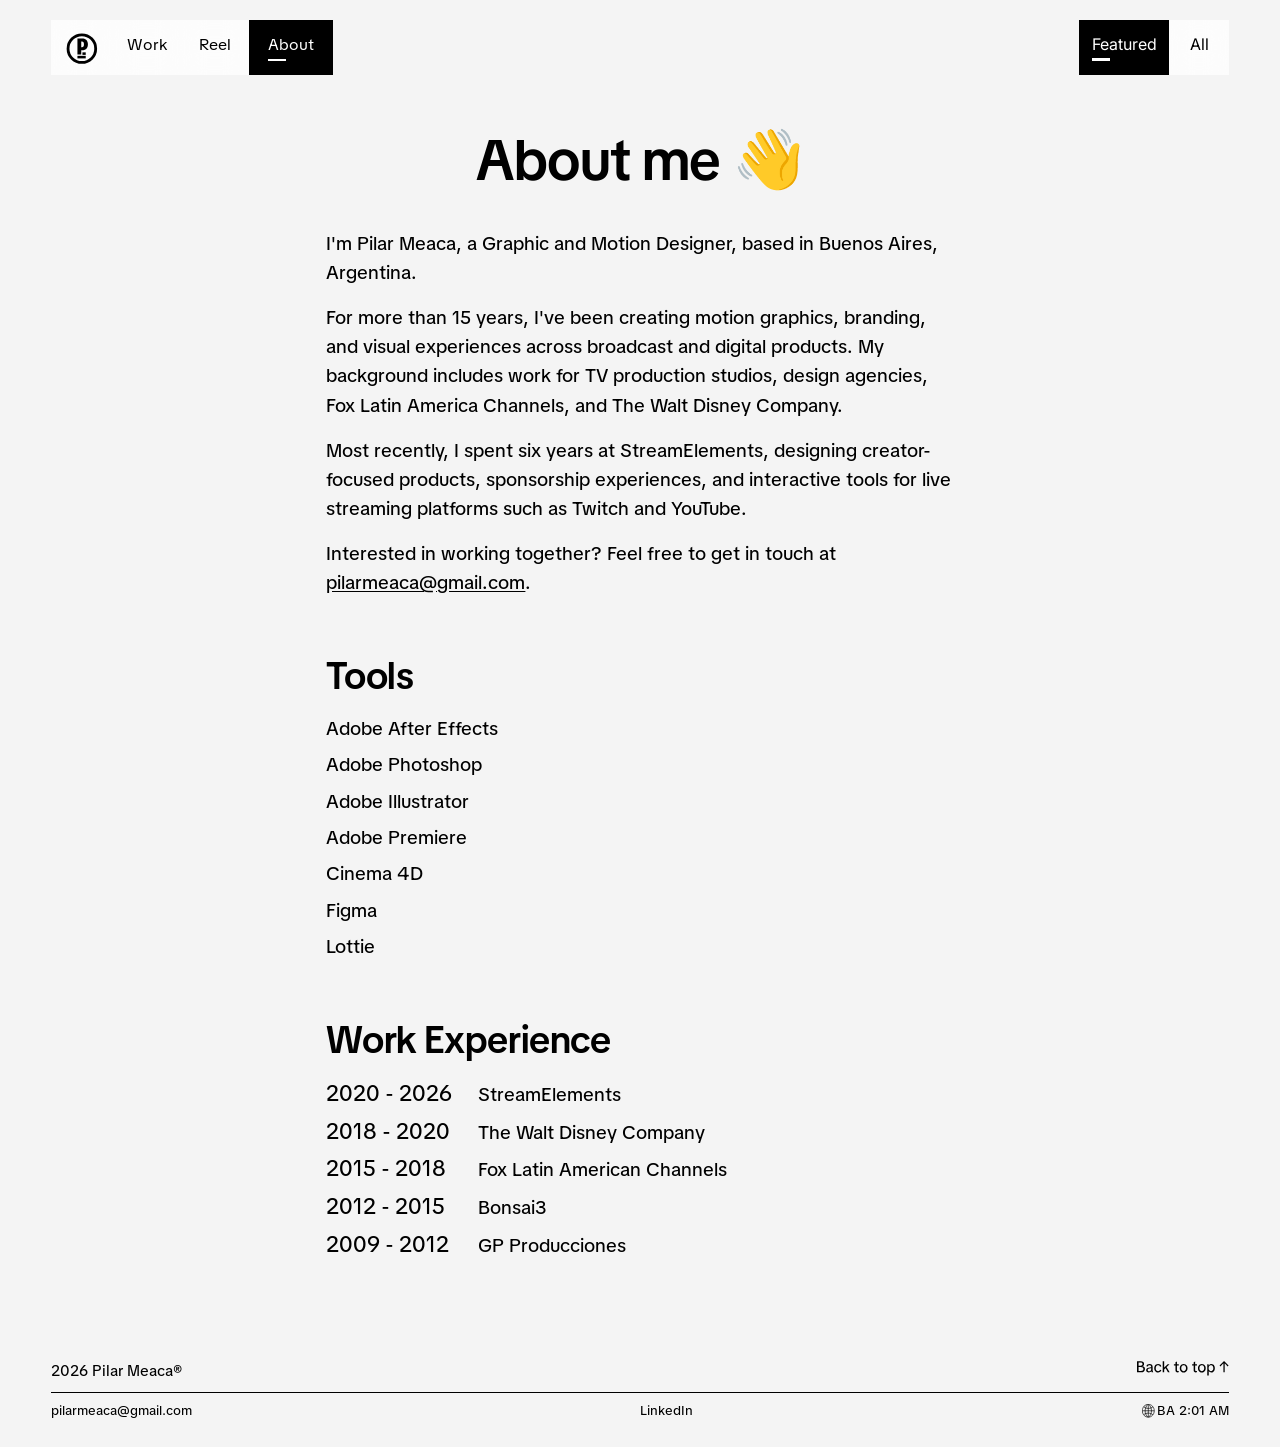
==== commit ded1b8ed: "style: update about section layout by changing browser width class to enhance responsiveness; add ne" ====
--- a/about.html
+++ b/about.html
@@ -46,7 +46,7 @@
   <div class="nav-spacer" id="nav-spacer" aria-hidden="true"></div>
 
   <main>
-    <section class="about browser-86" aria-labelledby="about-title">
+    <section class="about browser-49" aria-labelledby="about-title">
       <header class="about__header">
         <h1 class="about__title" id="about-title">
           <span class="about__title-text">About me</span>
--- a/style.css
+++ b/style.css
@@ -21,6 +21,7 @@
   --nav-height: 55px;
   --browser-92: min(92vw, 1766px);
   --browser-86: min(86vw, 1651px);
+  --browser-49: min(49vw, 941px);
   --browser-83: min(83vw, 1594px);
   --nav-width: var(--browser-92);
   --nav-top-offset: 20px;
@@ -693,8 +694,8 @@
    ABOUT PAGE
    ────────────────────────────────────────────────────────── */
 .about {
-  width: var(--browser-86);
-  max-width: var(--browser-86);
+  width: var(--browser-49);
+  max-width: var(--browser-49);
   margin-inline: auto;
   padding-top: calc(72 / 1920 * var(--viewport-1920) - 20px);
   padding-bottom: calc(120 / 1920 * var(--viewport-1920));
@@ -897,6 +898,13 @@
 .vw-block.vw-92 {
   width: var(--browser-92);
   max-width: var(--browser-92);
+  flex: 0 0 auto;
+  box-sizing: border-box;
+}
+
+.browser-49 {
+  width: var(--browser-49);
+  max-width: var(--browser-49);
   flex: 0 0 auto;
   box-sizing: border-box;
 }
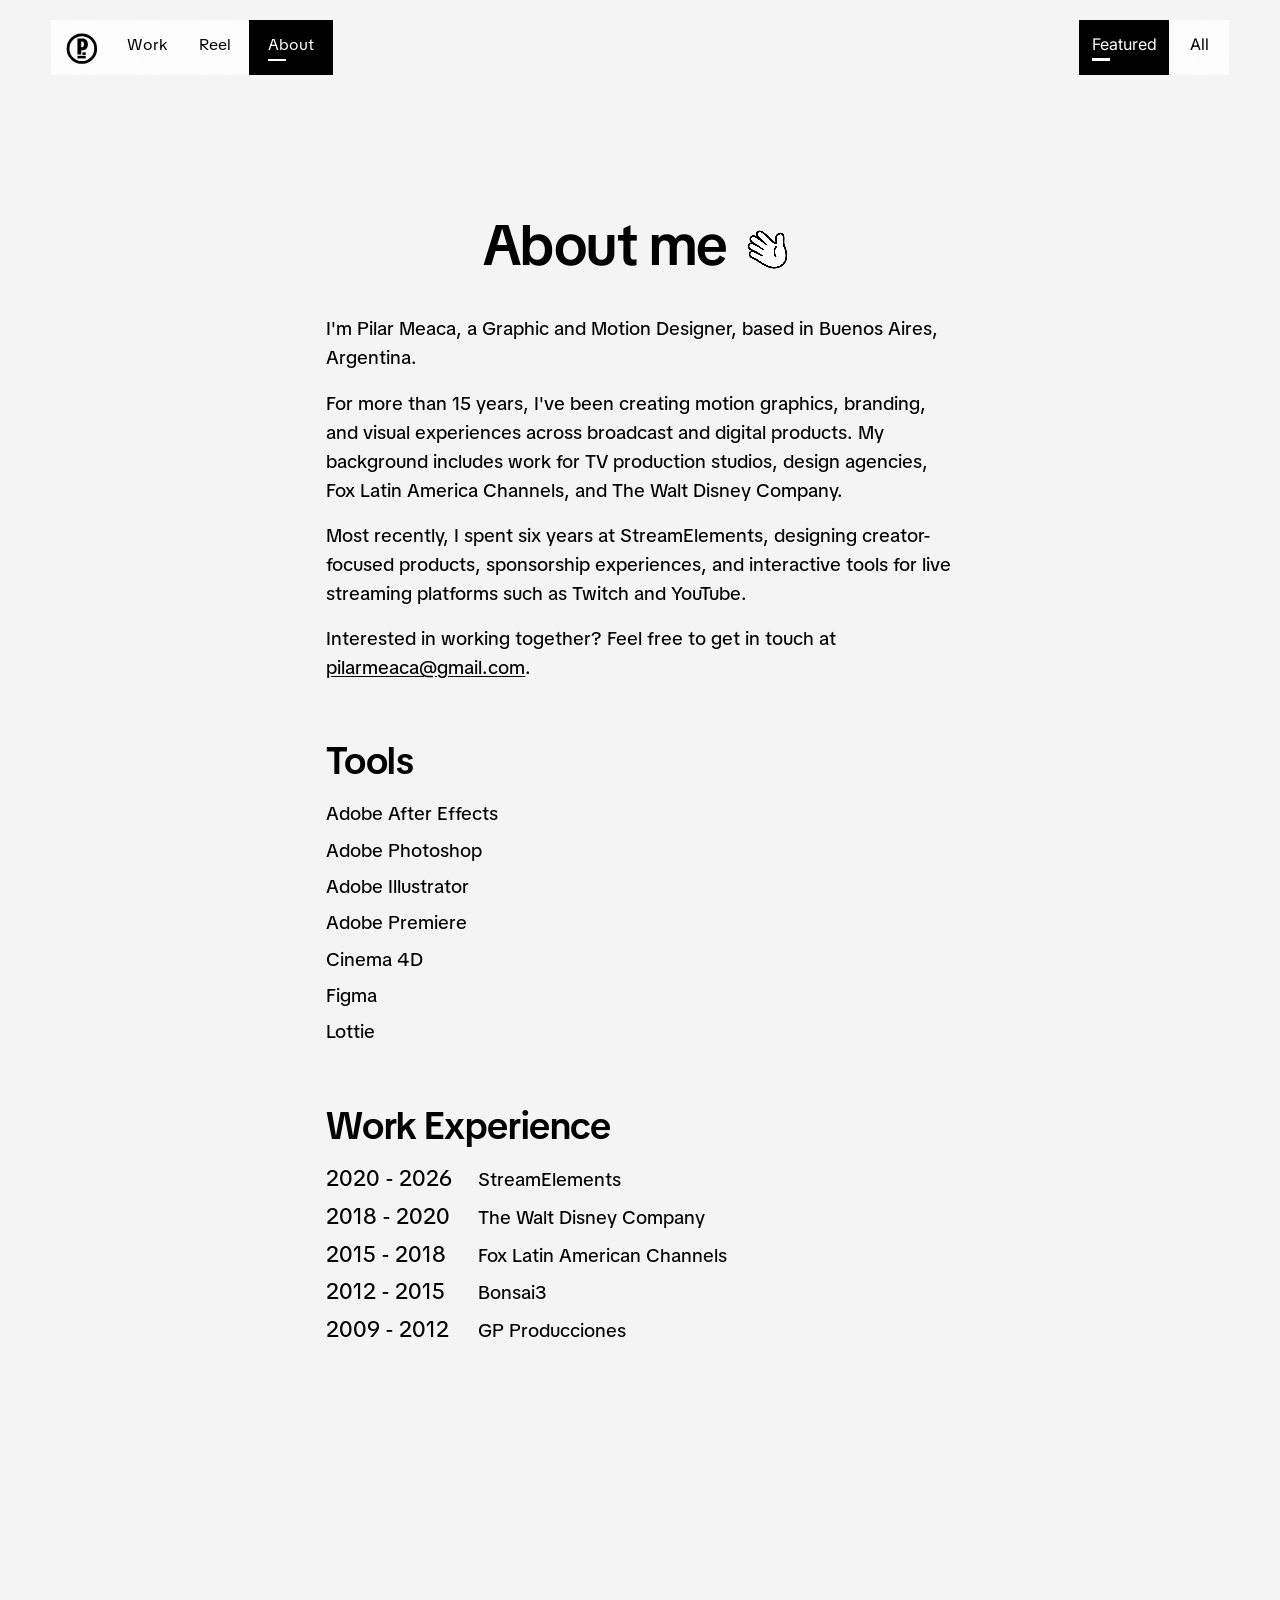
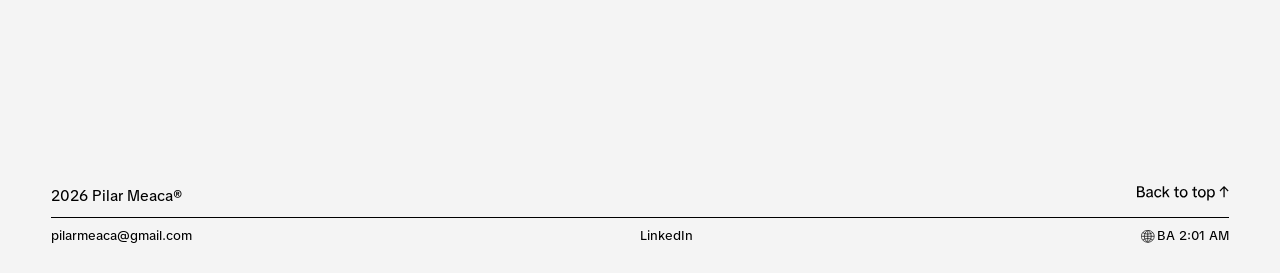
==== commit 0202a946: "style: replace static wave emoji with a looping video in the about section for enhanced visual engag" ====
--- a/about.html
+++ b/about.html
@@ -50,7 +50,9 @@
       <header class="about__header">
         <h1 class="about__title" id="about-title">
           <span class="about__title-text">About me</span>
-          <span class="about__wave" aria-hidden="true">👋</span>
+          <video class="about__wave" autoplay muted loop playsinline preload="auto" aria-hidden="true">
+            <source src="images/video/hand.webm" type="video/webm" />
+          </video>
         </h1>
       </header>
 
--- a/style.css
+++ b/style.css
@@ -19,17 +19,21 @@
   --color-overlay: rgba(0, 0, 0, 0.30);
 
   --nav-height: 55px;
-  --browser-92: min(92vw, 1766px);
-  --browser-86: min(86vw, 1651px);
-  --browser-49: min(49vw, 941px);
-  --browser-83: min(83vw, 1594px);
-  --nav-width: var(--browser-92);
   --nav-top-offset: 20px;
   --nav-bottom-offset: 20px;
   --hero-max-h: 80vh;
   --design-width: 1440px;
   --site-max-width: 1920px;
+  --design-base: 1920;
+  /* Scales below 1920px viewport; freezes at the @1920 value above that width.
+     Usage: calc(VALUE / var(--design-base) * var(--viewport-1920)) */
   --viewport-1920: min(100vw, var(--site-max-width));
+  /* Browser width bands — % of capped viewport */
+  --browser-92: calc(1766 / 1920 * var(--viewport-1920));
+  --browser-86: calc(1651 / 1920 * var(--viewport-1920));
+  --browser-49: calc(941 / 1920 * var(--viewport-1920));
+  --browser-83: calc(1594 / 1920 * var(--viewport-1920));
+  --nav-width: var(--browser-92);
   --layout-narrow-max: 1400px;
   --layout-narrow-ratio: 0.729;
   --layout-medium-ratio: 0.94;
@@ -512,8 +516,9 @@
   display: flex;
   justify-content: center;
   align-items: center;
-  height: 800px;
-  padding: 100px 0 120px;
+  min-height: 100vh;
+  box-sizing: border-box;
+  padding-inline: 0;
   background: var(--color-bg);
 }
 
@@ -551,8 +556,8 @@
    â”€â”€â”€â”€â”€â”€â”€â”€â”€â”€â”€â”€â”€â”€â”€â”€â”€â”€â”€â”€â”€â”€â”€â”€â”€â”€â”€â”€â”€â”€â”€â”€â”€â”€â”€â”€â”€â”€â”€â”€â”€â”€â”€â”€â”€â”€ */
 .work-grid {
   --work-grid-gap: 80px;
-  --work-grid-gap-tight: min(calc(56 / 1920 * 100vw), 56px);
-  --work-grid-gap-after-title: min(calc(18 / 1920 * 100vw), 18px);
+  --work-grid-gap-tight: calc(56 / 1920 * var(--viewport-1920));
+  --work-grid-gap-after-title: calc(18 / 1920 * var(--viewport-1920));
   --work-grid-nav-gap: calc(72 / 1920 * var(--viewport-1920));
   display: flex;
   flex-direction: column;
@@ -593,8 +598,8 @@
 .work-pair {
   width: var(--browser-92);
   max-width: var(--browser-92);
-  --pair-gap: min(calc(16 / 1920 * 100vw), 16px);
-  --pair-image-h: min(calc(673 / 1920 * 100vw), 673px);
+  --pair-gap: calc(16 / 1920 * var(--viewport-1920));
+  --pair-image-h: calc(673 / 1920 * var(--viewport-1920));
   display: grid;
   grid-template-columns: 1195fr 531fr;
   gap: var(--pair-gap);
@@ -602,7 +607,7 @@
 }
 
 .work-pair--reversed {
-  --pair-image-h: min(calc(559 / 1920 * 100vw), 559px);
+  --pair-image-h: calc(559 / 1920 * var(--viewport-1920));
   grid-template-columns: 602fr 1123fr;
 }
 
@@ -633,7 +638,7 @@
   font-style: normal;
   font-weight: 450;
   line-height: 100%;
-  margin-top: -5px;
+  margin-top: 0;
   margin-bottom: 4px;
 }
 
@@ -644,7 +649,7 @@
   font-style: normal;
   font-weight: 350;
   line-height: 140%;
-  text-transform: uppercase;
+  text-transform: lowercase;
 }
 .work-item__image-wrapper,
 .work-item__info {
@@ -679,7 +684,7 @@
 }
 
 .work-item__info {
-  margin-top: 16px;
+  margin-top: calc(20 / 1920 * var(--viewport-1920));
   padding-inline: 0;
 }
 
@@ -697,8 +702,9 @@
   width: var(--browser-49);
   max-width: var(--browser-49);
   margin-inline: auto;
-  padding-top: calc(72 / 1920 * var(--viewport-1920) - 20px);
-  padding-bottom: calc(120 / 1920 * var(--viewport-1920));
+  margin-top: calc(200 / 1920 * var(--viewport-1920) - 20px);
+  padding-top: 0;
+  padding-bottom: calc(630 / 1920 * var(--viewport-1920));
   box-sizing: border-box;
 }
 
@@ -723,8 +729,10 @@
 }
 
 .about__wave {
-  font-size: 1em;
-  line-height: 1;
+  display: block;
+  width: auto;
+  height: 1em;
+  flex-shrink: 0;
 }
 
 .about__body {
@@ -838,7 +846,7 @@
   }
 
   .bio {
-    padding: 64px 0 80px;
+    min-height: 100vh;
   }
 }
 
@@ -1055,7 +1063,7 @@
 .project-intro__title {
   width: 100%;
   font-family: var(--font-display);
-  font-size: clamp(28px, 2.5vw, 36px);
+  font-size: calc(36 / 1920 * var(--viewport-1920));
   font-weight: 600;
   font-variation-settings: "wdth" 95;
   letter-spacing: -0.04em;
@@ -1089,11 +1097,12 @@
 }
 
 .project-intro__desc {
-  font-family: var(--font-body);
-  font-size: clamp(15px, 1.111vw, 16px);
-  font-weight: 400;
-  line-height: 1.6;
-  color: var(--color-text);
+  color: #1E1E1E;
+  font-family: "TikTok Sans", sans-serif;
+  font-size: calc(25 / 1920 * var(--viewport-1920));
+  font-style: normal;
+  font-weight: 550;
+  line-height: 135%;
   margin: 0;
 }
 
@@ -1156,12 +1165,12 @@
 
 .theme-section--dark {
   padding-top: 0;
-  padding-bottom: calc(170 * 100vw / 1920);
+  padding-bottom: calc(170 / 1920 * var(--viewport-1920));
   color: #ffffff;
 }
 
 .theme-section--dark .theme-content-block__label {
-  font-size: clamp(16px, 1.667vw, 24px);
+  font-size: calc(24 / 1920 * var(--viewport-1920));
   font-weight: 600;
   letter-spacing: 0.1em;
   color: #c9a84b;
@@ -1171,7 +1180,7 @@
 
 .theme-section--dark .theme-content-block__label-img {
   display: block;
-  width: calc(526 * 100vw / 1920);
+  width: calc(526 / 1920 * var(--viewport-1920));
   max-width: 100%;
   height: auto;
   margin-inline: auto;
@@ -1179,7 +1188,7 @@
 }
 
 .theme-section--dark .theme-headline-wrapper {
-  margin-bottom: calc(89 * 100vw / 1920);
+  margin-bottom: calc(89 / 1920 * var(--viewport-1920));
 }
 
 .theme-section--dark .theme-headline-wrapper .project-hero__image {
@@ -1191,11 +1200,11 @@
 
 .theme-section--dark .theme-content-block {
   margin-top: 0;
-  margin-bottom: calc(89 * 100vw / 1920);
+  margin-bottom: calc(89 / 1920 * var(--viewport-1920));
 }
 
 .theme-section--dark .scenes-stack {
-  margin-bottom: calc(112 * 100vw / 1920);
+  margin-bottom: calc(112 / 1920 * var(--viewport-1920));
 }
 
 .theme-section--dark .theme-content-block__desc {
@@ -1232,7 +1241,7 @@
 }
 
 .theme-section--astro .theme-headline-wrapper {
-  margin-bottom: calc(68 * 100vw / 1920);
+  margin-bottom: calc(68 / 1920 * var(--viewport-1920));
 }
 
 .theme-section--astro .theme-headline-wrapper .project-hero__image {
@@ -1254,20 +1263,20 @@
   width: 100%;
   box-sizing: border-box;
   padding-inline: var(--content-margin);
-  margin-bottom: calc(68 * 100vw / 1920);
+  margin-bottom: calc(68 / 1920 * var(--viewport-1920));
 }
 
 .astro-branded__label {
   color: #FFF0D7;
   text-align: center;
-  -webkit-text-stroke-width: calc(0.77 * 100vw / 1920);
+  -webkit-text-stroke-width: calc(0.77 / 1920 * var(--viewport-1920));
   -webkit-text-stroke-color: #000;
   font-family: 'Raleway', sans-serif;
   font-size: calc(60 / 1920 * var(--viewport-1920));
   font-style: normal;
   font-weight: 400;
   line-height: 100%;
-  letter-spacing: calc(-0.6 * 100vw / 1920);
+  letter-spacing: calc(-0.6 / 1920 * var(--viewport-1920));
   text-transform: none;
   margin-bottom: 16px;
 }
@@ -1284,7 +1293,7 @@
   width: 100%;
   max-width: none;
   white-space: nowrap;
-  margin: 0 0 calc(20 * 100vw / 1920);
+  margin: 0 0 calc(20 / 1920 * var(--viewport-1920));
 }
 
 .astro-branded__desc:last-child {
@@ -1294,8 +1303,8 @@
 .astro-scenes-stack {
   display: flex;
   flex-direction: column;
-  gap: calc(20 * 100vw / 1920);
-  margin-bottom: calc(100 * 100vw / 1920);
+  gap: calc(20 / 1920 * var(--viewport-1920));
+  margin-bottom: calc(100 / 1920 * var(--viewport-1920));
 }
 
 .astro-scene {
@@ -1355,8 +1364,8 @@
 
 /* -- Astrology alerts -- */
 .astro-alerts {
-  margin-top: calc(100 * 100vw / 1920);
-  margin-bottom: calc(136 * 100vw / 1920);
+  margin-top: calc(100 / 1920 * var(--viewport-1920));
+  margin-bottom: calc(136 / 1920 * var(--viewport-1920));
   padding-bottom: 0;
   padding-inline: 0;
   width: 100%;
@@ -1368,20 +1377,20 @@
   width: 100%;
   box-sizing: border-box;
   padding-inline: var(--content-margin);
-  margin-bottom: calc(68 * 100vw / 1920);
+  margin-bottom: calc(68 / 1920 * var(--viewport-1920));
 }
 
 .astro-alerts__title {
   color: #FFF0D7;
   text-align: center;
-  -webkit-text-stroke-width: calc(0.77 * 100vw / 1920);
+  -webkit-text-stroke-width: calc(0.77 / 1920 * var(--viewport-1920));
   -webkit-text-stroke-color: #000;
   font-family: 'Raleway', sans-serif;
   font-size: calc(60 / 1920 * var(--viewport-1920));
   font-style: normal;
   font-weight: 400;
   line-height: 100%;
-  letter-spacing: calc(-0.6 * 100vw / 1920);
+  letter-spacing: calc(-0.6 / 1920 * var(--viewport-1920));
   text-transform: none;
   margin-bottom: 16px;
 }
@@ -1398,7 +1407,7 @@
   width: 100%;
   max-width: none;
   white-space: nowrap;
-  margin: 0 0 calc(20 * 100vw / 1920);
+  margin: 0 0 calc(20 / 1920 * var(--viewport-1920));
 }
 
 .astro-alerts__desc:last-child {
@@ -1460,7 +1469,7 @@
 }
 
 .theme-section--hitman {
-  padding: 0 0 calc(80 * 100vw / 1920);
+  padding: 0 0 calc(80 / 1920 * var(--viewport-1920));
   margin-top: 0;
   color: #ffffff;
 }
@@ -1472,7 +1481,7 @@
 }
 
 .theme-section--hitman .theme-headline-wrapper {
-  margin-bottom: calc(117 * 100vw / 1920);
+  margin-bottom: calc(117 / 1920 * var(--viewport-1920));
 }
 
 /* -- Hitman branded scenes -- */
@@ -1484,7 +1493,7 @@
   text-align: center;
   width: 100%;
   box-sizing: border-box;
-  margin-bottom: calc(86 * 100vw / 1920);
+  margin-bottom: calc(86 / 1920 * var(--viewport-1920));
 }
 
 .hitman-branded__label-img {
@@ -1504,7 +1513,7 @@
   width: 100%;
   max-width: none;
   white-space: nowrap;
-  margin: 0 0 calc(20 * 100vw / 1920);
+  margin: 0 0 calc(20 / 1920 * var(--viewport-1920));
   text-align: center;
 }
 
@@ -1518,7 +1527,7 @@
   gap: 6px;
   max-width: 1216px;
   margin-inline: auto;
-  margin-bottom: calc(80 * 100vw / 1920);
+  margin-bottom: calc(80 / 1920 * var(--viewport-1920));
 }
 
 .hitman-scene {
@@ -1594,7 +1603,7 @@
 
 /* -- Hitman alerts -- */
 .hitman-alerts {
-  margin-top: calc(80 * 100vw / 1920);
+  margin-top: calc(80 / 1920 * var(--viewport-1920));
   padding-inline: var(--content-margin);
   padding-bottom: 20px;
 }
@@ -1707,7 +1716,7 @@
 .holiday-pack {
   position: relative;
   z-index: 1;
-  padding-top: calc(112 * 100vw / 1920);
+  padding-top: calc(112 / 1920 * var(--viewport-1920));
 }
 
 .holiday-pack__header {
@@ -1717,17 +1726,17 @@
   width: 100%;
   box-sizing: border-box;
   text-align: center;
-  margin-bottom: calc(60 * 100vw / 1920);
+  margin-bottom: calc(60 / 1920 * var(--viewport-1920));
   padding-inline: var(--content-margin);
 }
 
 .holiday-pack__title {
   display: block;
-  width: min(473px, calc(473 * 100vw / 1920));
+  width: min(473px, calc(473 / 1920 * var(--viewport-1920)));
   max-width: 100%;
   height: auto;
   margin-inline: auto;
-  margin-bottom: calc(28 * 100vw / 1920);
+  margin-bottom: calc(28 / 1920 * var(--viewport-1920));
 }
 
 .holiday-pack__desc {
@@ -1802,7 +1811,7 @@
 
 .astro-heading {
   font-family: var(--font-display);
-  font-size: clamp(64px, 10vw, 144px);
+  font-size: calc(144 / 1920 * var(--viewport-1920));
   font-weight: 700;
   font-variation-settings: "wdth" 100;
   letter-spacing: -0.04em;
@@ -1845,7 +1854,7 @@
 .scenes-stack {
   display: flex;
   flex-direction: column;
-  gap: calc(20 * 100vw / 1920);
+  gap: calc(20 / 1920 * var(--viewport-1920));
   box-sizing: border-box;
   margin-bottom: 80px;
 }
@@ -1912,19 +1921,19 @@
 
 /* -- Bond Alerts section -- */
 .bond-alerts {
-  margin-top: calc(100 * 100vw / 1920);
+  margin-top: calc(100 / 1920 * var(--viewport-1920));
 }
 
 .bond-alerts__header {
   text-align: center;
   width: 100%;
   box-sizing: border-box;
-  margin-bottom: calc(54 * 100vw / 1920);
+  margin-bottom: calc(54 / 1920 * var(--viewport-1920));
   padding-inline: var(--content-margin);
 }
 
 .bond-alerts__title {
-  width: calc(229 * 100vw / 1920);
+  width: calc(229 / 1920 * var(--viewport-1920));
   max-width: 100%;
   height: auto;
   margin-inline: auto;
@@ -2012,7 +2021,7 @@
 
 .other-projects__label {
   font-family: var(--font-body);
-  font-size: clamp(14px, 1.111vw, 16px);
+  font-size: calc(16 / 1920 * var(--viewport-1920));
   font-weight: 400;
   text-align: left;
   color: rgba(255, 255, 255, 0.55);
@@ -2119,7 +2128,7 @@
   .scenes-row { grid-template-columns: 1fr; gap: 4px; }
   .astro-scene__play--talk { left: 40%; top: 55%; }
   .alerts-grid--3col { grid-template-columns: repeat(2, 1fr); }
-  .astro-heading { font-size: clamp(48px, 8vw, 96px); }
+  .astro-heading { font-size: calc(96 / 1920 * var(--viewport-1920)); }
 }
 
 @media (max-width: 520px) {
@@ -2214,7 +2223,7 @@
 }
 
 .page-fortnite .project-intro--hellofresh {
-  padding-top: calc(127 * 100vw / 1920);
+  padding-top: calc(127 / 1920 * var(--viewport-1920));
 }
 
 .page-hello-fresh .project-intro--hellofresh .project-intro__grid,
@@ -2258,11 +2267,13 @@
 .page-capn-crunch .project-intro--hellofresh .project-intro__title,
 .page-fortnite .project-intro--hellofresh .project-intro__title {
   color: #000;
-  font-size: 2.604166667cqw;
+  font-family: "TikTok Sans", sans-serif;
+  font-size: calc(50 / 1920 * var(--viewport-1920));
+  font-style: normal;
   font-weight: 450;
   font-variation-settings: normal;
   letter-spacing: normal;
-  line-height: 1;
+  line-height: 100%;
 }
 
 .page-hello-fresh .project-intro--hellofresh .project-intro__meta,
@@ -2273,10 +2284,12 @@
 .page-capn-crunch .project-intro--hellofresh .project-intro__meta-item,
 .page-fortnite .project-intro--hellofresh .project-intro__meta,
 .page-fortnite .project-intro--hellofresh .project-intro__meta-item {
-  font-size: 1.145833333cqw;
+  color: #505050;
+  font-family: "TikTok Sans", sans-serif;
+  font-size: calc(22 / 1920 * var(--viewport-1920));
+  font-style: normal;
   font-weight: 350;
-  line-height: 1.4;
-  color: #505050;
+  line-height: 140%;
 }
 
 .page-hello-fresh .project-intro--hellofresh .project-intro__meta,
@@ -2290,12 +2303,14 @@
 .page-fanta .project-intro--hellofresh .project-intro__subheadline,
 .page-capn-crunch .project-intro--hellofresh .project-intro__subheadline,
 .page-fortnite .project-intro--hellofresh .project-intro__subheadline {
+  color: #1E1E1E;
+  font-family: "TikTok Sans", sans-serif;
+  font-size: calc(25 / 1920 * var(--viewport-1920));
+  font-style: normal;
+  font-weight: 550;
+  line-height: 135%;
+  letter-spacing: normal;
   text-transform: none;
-  letter-spacing: normal;
-  color: #1E1E1E;
-  font-size: 1.302083333cqw;
-  font-weight: 550;
-  line-height: 1.35;
   margin-bottom: 0;
   opacity: 1;
   text-wrap: balance;
@@ -2306,9 +2321,9 @@
 .page-capn-crunch .project-intro--hellofresh .project-intro__desc,
 .page-fortnite .project-intro--hellofresh .project-intro__desc {
   color: #1E1E1E;
-  font-size: 1.302083333cqw;
-  font-weight: 450;
-  line-height: 1.35;
+  font-size: calc(25 / 1920 * var(--viewport-1920));
+  font-weight: 550;
+  line-height: 135%;
   text-wrap: pretty;
 }
 
@@ -2634,7 +2649,7 @@
 
 .project-container .other-projects__label {
   font-family: var(--font-display);
-  font-size: clamp(14px, 1.111vw, 16px);
+  font-size: calc(16 / 1920 * var(--viewport-1920));
   font-weight: 400;
   text-transform: none;
   text-align: left;
@@ -2836,19 +2851,23 @@
 
 .page-dark .project-intro--hellofresh .project-intro__title {
   color: #fff;
-  font-size: 2.604166667cqw;
+  font-family: "TikTok Sans", sans-serif;
+  font-size: calc(50 / 1920 * var(--viewport-1920));
+  font-style: normal;
   font-weight: 450;
   font-variation-settings: normal;
   letter-spacing: normal;
-  line-height: 1;
+  line-height: 100%;
 }
 
 .page-dark .project-intro--hellofresh .project-intro__meta,
 .page-dark .project-intro--hellofresh .project-intro__meta-item {
-  font-size: 1.145833333cqw;
+  color: var(--color-muted-on-dark);
+  font-family: "TikTok Sans", sans-serif;
+  font-size: calc(22 / 1920 * var(--viewport-1920));
+  font-style: normal;
   font-weight: 350;
-  line-height: 1.4;
-  color: var(--color-muted-on-dark);
+  line-height: 140%;
 }
 
 .page-dark .project-intro--hellofresh .project-intro__meta {
@@ -2856,12 +2875,14 @@
 }
 
 .page-dark .project-intro--hellofresh .project-intro__subheadline {
+  color: #E1E1E1;
+  font-family: "TikTok Sans", sans-serif;
+  font-size: calc(25 / 1920 * var(--viewport-1920));
+  font-style: normal;
+  font-weight: 550;
+  line-height: 135%;
+  letter-spacing: normal;
   text-transform: none;
-  letter-spacing: normal;
-  color: #E1E1E1;
-  font-size: 1.302083333cqw;
-  font-weight: 550;
-  line-height: 1.35;
   margin-bottom: 0;
   opacity: 1;
   text-wrap: balance;
@@ -2869,9 +2890,9 @@
 
 .page-dark .project-intro--hellofresh .project-intro__desc {
   color: #E1E1E1;
-  font-size: 1.302083333cqw;
-  font-weight: 450;
-  line-height: 1.35;
+  font-size: calc(25 / 1920 * var(--viewport-1920));
+  font-weight: 550;
+  line-height: 135%;
   text-wrap: pretty;
 }
 
@@ -2902,10 +2923,10 @@
   font-style: normal;
   font-weight: 400;
   line-height: 140%;
-  letter-spacing: calc(0.26 * 100vw / 1920);
+  letter-spacing: calc(0.26 / 1920 * var(--viewport-1920));
   text-transform: none;
   max-width: none;
-  margin: 0 0 calc(20 * 100vw / 1920);
+  margin: 0 0 calc(20 / 1920 * var(--viewport-1920));
   opacity: 1;
   white-space: nowrap;
   text-wrap: normal;
@@ -3166,12 +3187,12 @@
   text-align: center;
   line-height: normal;
   width: 100%;
-  max-width: calc(1000 * 100vw / 1920);
+  max-width: calc(1000 / 1920 * var(--viewport-1920));
   margin-inline: auto;
 }
 
 .capn-takeover__logo {
-  width: calc(278 * 100vw / 1920);
+  width: calc(278 / 1920 * var(--viewport-1920));
   max-width: 100%;
   height: auto;
   display: block;
@@ -3187,10 +3208,10 @@
   font-style: normal;
   font-weight: 600;
   line-height: 140%;
-  letter-spacing: calc(0.26 * 100vw / 1920);
+  letter-spacing: calc(0.26 / 1920 * var(--viewport-1920));
   text-transform: none;
   max-width: 100%;
-  margin: 0 0 calc(36.4 * 100vw / 1920);
+  margin: 0 0 calc(36.4 / 1920 * var(--viewport-1920));
 }
 
 .capn-takeover__text:last-child {
@@ -3225,41 +3246,41 @@
 }
 
 .page-fortnite .capn-takeover__logo {
-  width: calc(532 * 100vw / 1920);
+  width: calc(532 / 1920 * var(--viewport-1920));
   max-width: 100%;
   height: auto;
 }
 
 .page-fortnite .project-intro--hellofresh + .capn-takeover .capn-takeover__header:last-of-type .capn-takeover__logo {
-  width: calc(234 * 100vw / 1920);
-  height: calc(53 * 100vw / 1920);
+  width: calc(234 / 1920 * var(--viewport-1920));
+  height: calc(53 / 1920 * var(--viewport-1920));
   max-width: 100%;
   object-fit: contain;
 }
 
 .page-fortnite .capn-takeover ~ .capn-takeover .capn-scenes__stack + .capn-takeover__header .capn-takeover__logo {
-  width: calc(340 * 100vw / 1920);
+  width: calc(340 / 1920 * var(--viewport-1920));
   max-width: 100%;
   height: auto;
-  margin-bottom: calc(32 * 100vw / 1920);
+  margin-bottom: calc(32 / 1920 * var(--viewport-1920));
 }
 
 .page-fortnite .capn-takeover ~ .capn-takeover .capn-takeover__media + .capn-takeover__header {
-  margin-top: calc(103 * 100vw / 1920);
-  padding-bottom: calc(293 * 100vw / 1920);
+  margin-top: calc(103 / 1920 * var(--viewport-1920));
+  padding-bottom: calc(293 / 1920 * var(--viewport-1920));
   padding-top: 0;
 }
 
 .page-fortnite .capn-takeover ~ .capn-takeover .capn-takeover__media + .capn-takeover__header .capn-takeover__logo {
-  width: calc(234 * 100vw / 1920);
-  height: calc(53 * 100vw / 1920);
+  width: calc(234 / 1920 * var(--viewport-1920));
+  height: calc(53 / 1920 * var(--viewport-1920));
   max-width: 100%;
   object-fit: contain;
-  margin-bottom: calc(32 * 100vw / 1920);
+  margin-bottom: calc(32 / 1920 * var(--viewport-1920));
 }
 
 .page-fortnite .capn-takeover ~ .capn-takeover .capn-takeover__media + .capn-takeover__header .capn-takeover__text {
-  margin-bottom: calc(18.2 * 100vw / 1920);
+  margin-bottom: calc(18.2 / 1920 * var(--viewport-1920));
 }
 
 .page-fortnite .capn-takeover ~ .capn-takeover .capn-takeover__media + .capn-takeover__header .capn-takeover__text:last-child {
@@ -3267,7 +3288,7 @@
 }
 
 .page-fortnite .capn-takeover ~ .capn-takeover .capn-takeover__media + .capn-takeover__header .capn-takeover__copy {
-  margin-bottom: calc(64 * 100vw / 1920);
+  margin-bottom: calc(64 / 1920 * var(--viewport-1920));
 }
 
 .page-fortnite .capn-takeover ~ .capn-takeover .capn-takeover__media + .capn-takeover__header .capn-takeover__alert-video {
@@ -3275,13 +3296,13 @@
 }
 
 .page-fortnite .capn-takeover__image {
-  width: calc(674 * 100vw / 1920);
+  width: calc(674 / 1920 * var(--viewport-1920));
   max-width: 100%;
   height: auto;
 }
 
 .page-fortnite .capn-takeover ~ .capn-takeover .capn-takeover__image {
-  width: calc(589 * 100vw / 1920);
+  width: calc(589 / 1920 * var(--viewport-1920));
   max-width: 100%;
   height: auto;
 }
@@ -3292,8 +3313,8 @@
 }
 
 .page-fortnite .project-intro--hellofresh + .capn-takeover .capn-takeover__stack {
-  margin-top: calc(79 * 100vw / 1920);
-  margin-bottom: calc(89 * 100vw / 1920);
+  margin-top: calc(79 / 1920 * var(--viewport-1920));
+  margin-bottom: calc(89 / 1920 * var(--viewport-1920));
 }
 
 .page-fortnite .project-intro--hellofresh + .capn-takeover .capn-takeover__stack + .capn-takeover__header {
@@ -3302,21 +3323,21 @@
 }
 
 .page-fortnite .project-intro--hellofresh + .capn-takeover .capn-takeover__stack + .capn-takeover__header + .capn-scenes__stack {
-  margin-top: calc(79 * 100vw / 1920);
+  margin-top: calc(79 / 1920 * var(--viewport-1920));
   padding-top: 0;
 }
 
 .page-fortnite .project-intro--hellofresh + .capn-takeover .capn-takeover__stack + .capn-takeover__header .capn-takeover__logo {
-  margin-bottom: calc(32 * 100vw / 1920);
+  margin-bottom: calc(32 / 1920 * var(--viewport-1920));
 }
 
 .page-fortnite .project-intro--hellofresh + .capn-takeover .capn-takeover__stack + .capn-takeover__header .capn-takeover__text {
-  margin-bottom: calc(18.2 * 100vw / 1920);
+  margin-bottom: calc(18.2 / 1920 * var(--viewport-1920));
 }
 
 .page-fortnite .capn-takeover ~ .capn-takeover .capn-takeover__stack {
-  margin-top: calc(113 * 100vw / 1920);
-  margin-bottom: calc(66 * 100vw / 1920);
+  margin-top: calc(113 / 1920 * var(--viewport-1920));
+  margin-bottom: calc(66 / 1920 * var(--viewport-1920));
 }
 
 .page-fortnite .capn-takeover ~ .capn-takeover .capn-takeover__stack + .capn-takeover__header {
@@ -3325,16 +3346,16 @@
 }
 
 .page-fortnite .capn-takeover ~ .capn-takeover .capn-takeover__stack + .capn-takeover__header + .capn-scenes__stack {
-  margin-top: calc(155 * 100vw / 1920);
+  margin-top: calc(155 / 1920 * var(--viewport-1920));
   padding-top: 0;
 }
 
 .page-fortnite .capn-takeover ~ .capn-takeover .capn-takeover__stack + .capn-takeover__header .capn-takeover__logo {
-  margin-bottom: calc(32 * 100vw / 1920);
+  margin-bottom: calc(32 / 1920 * var(--viewport-1920));
 }
 
 .page-fortnite .capn-takeover ~ .capn-takeover .capn-takeover__stack + .capn-takeover__header .capn-takeover__text {
-  margin-bottom: calc(18.2 * 100vw / 1920);
+  margin-bottom: calc(18.2 / 1920 * var(--viewport-1920));
 }
 
 .page-fortnite .capn-takeover ~ .capn-takeover .capn-takeover__stack + .capn-takeover__header .capn-takeover__text:last-child {
@@ -3352,21 +3373,21 @@
 }
 
 .page-fortnite .project-intro--hellofresh + .capn-takeover .capn-scenes__stack + .capn-takeover__header {
-  margin-top: calc(134 * 100vw / 1920);
+  margin-top: calc(134 / 1920 * var(--viewport-1920));
   padding-top: 0;
-  padding-bottom: calc(160 * 100vw / 1920);
+  padding-bottom: calc(160 / 1920 * var(--viewport-1920));
 }
 
 .page-fortnite .project-intro--hellofresh + .capn-takeover .capn-scenes__stack + .capn-takeover__header .capn-takeover__logo {
-  margin-bottom: calc(32 * 100vw / 1920);
+  margin-bottom: calc(32 / 1920 * var(--viewport-1920));
 }
 
 .page-fortnite .project-intro--hellofresh + .capn-takeover .capn-scenes__stack + .capn-takeover__header .capn-takeover__text {
-  margin-bottom: calc(18.2 * 100vw / 1920);
+  margin-bottom: calc(18.2 / 1920 * var(--viewport-1920));
 }
 
 .page-fortnite .project-intro--hellofresh + .capn-takeover .capn-scenes__stack + .capn-takeover__header .capn-takeover__copy {
-  margin-bottom: calc(64 * 100vw / 1920);
+  margin-bottom: calc(64 / 1920 * var(--viewport-1920));
 }
 
 .page-fortnite .project-intro--hellofresh + .capn-takeover .capn-scenes__stack + .capn-takeover__header .capn-takeover__alert-video {
@@ -3378,13 +3399,13 @@
 }
 
 .page-fortnite .capn-takeover ~ .capn-takeover .capn-scenes__stack + .capn-takeover__header {
-  margin-top: calc(103 * 100vw / 1920);
-  margin-bottom: calc(89 * 100vw / 1920);
+  margin-top: calc(103 / 1920 * var(--viewport-1920));
+  margin-bottom: calc(89 / 1920 * var(--viewport-1920));
   padding-bottom: 0;
 }
 
 .page-fortnite .capn-takeover ~ .capn-takeover .capn-scenes__stack + .capn-takeover__header .capn-takeover__text {
-  margin-bottom: calc(18.2 * 100vw / 1920);
+  margin-bottom: calc(18.2 / 1920 * var(--viewport-1920));
 }
 
 .page-fortnite .capn-takeover ~ .capn-takeover .capn-scenes__stack + .capn-takeover__header .capn-takeover__text:last-child {
@@ -3394,7 +3415,7 @@
 .page-fortnite .capn-takeover ~ .capn-takeover .capn-takeover__media {
   display: flex;
   flex-direction: column;
-  gap: calc(20 * 100vw / 1920);
+  gap: calc(20 / 1920 * var(--viewport-1920));
   width: 100%;
   line-height: 0;
 }
@@ -3501,7 +3522,7 @@
 }
 
 .capn-alerts__title {
-  width: calc(188 * 100vw / 1920);
+  width: calc(188 / 1920 * var(--viewport-1920));
   max-width: 100%;
   height: auto;
   display: block;
@@ -3517,10 +3538,10 @@
   font-style: normal;
   font-weight: 600;
   line-height: 140%;
-  letter-spacing: calc(0.26 * 100vw / 1920);
+  letter-spacing: calc(0.26 / 1920 * var(--viewport-1920));
   text-transform: none;
   max-width: 100%;
-  margin: 0 0 calc(36.4 * 100vw / 1920);
+  margin: 0 0 calc(36.4 / 1920 * var(--viewport-1920));
 }
 
 .capn-alerts__text:last-child {
@@ -3535,13 +3556,13 @@
 }
 
 .capn-alerts__icon--star {
-  width: calc(130 * 100vw / 1920);
+  width: calc(130 / 1920 * var(--viewport-1920));
   max-width: 100%;
   transform: translateY(-3rem);
 }
 
 .capn-alerts__icon--money {
-  width: calc(83 * 100vw / 1920);
+  width: calc(83 / 1920 * var(--viewport-1920));
   max-width: 100%;
 }
 
@@ -3618,13 +3639,13 @@
   align-items: center;
   text-align: center;
   width: 100%;
-  max-width: calc(1000 * 100vw / 1920);
+  max-width: calc(1000 / 1920 * var(--viewport-1920));
   margin-inline: auto;
   margin-bottom: clamp(32px, 4vw, 48px);
 }
 
 .capn-branded-scenes__title {
-  width: calc(500 * 100vw / 1920);
+  width: calc(500 / 1920 * var(--viewport-1920));
   max-width: 100%;
   height: auto;
   display: block;
@@ -3640,10 +3661,10 @@
   font-style: normal;
   font-weight: 600;
   line-height: 140%;
-  letter-spacing: calc(0.26 * 100vw / 1920);
+  letter-spacing: calc(0.26 / 1920 * var(--viewport-1920));
   text-transform: none;
   max-width: 100%;
-  margin: 0 0 calc(36.4 * 100vw / 1920);
+  margin: 0 0 calc(36.4 / 1920 * var(--viewport-1920));
 }
 
 .capn-branded-scenes__text:last-child {
